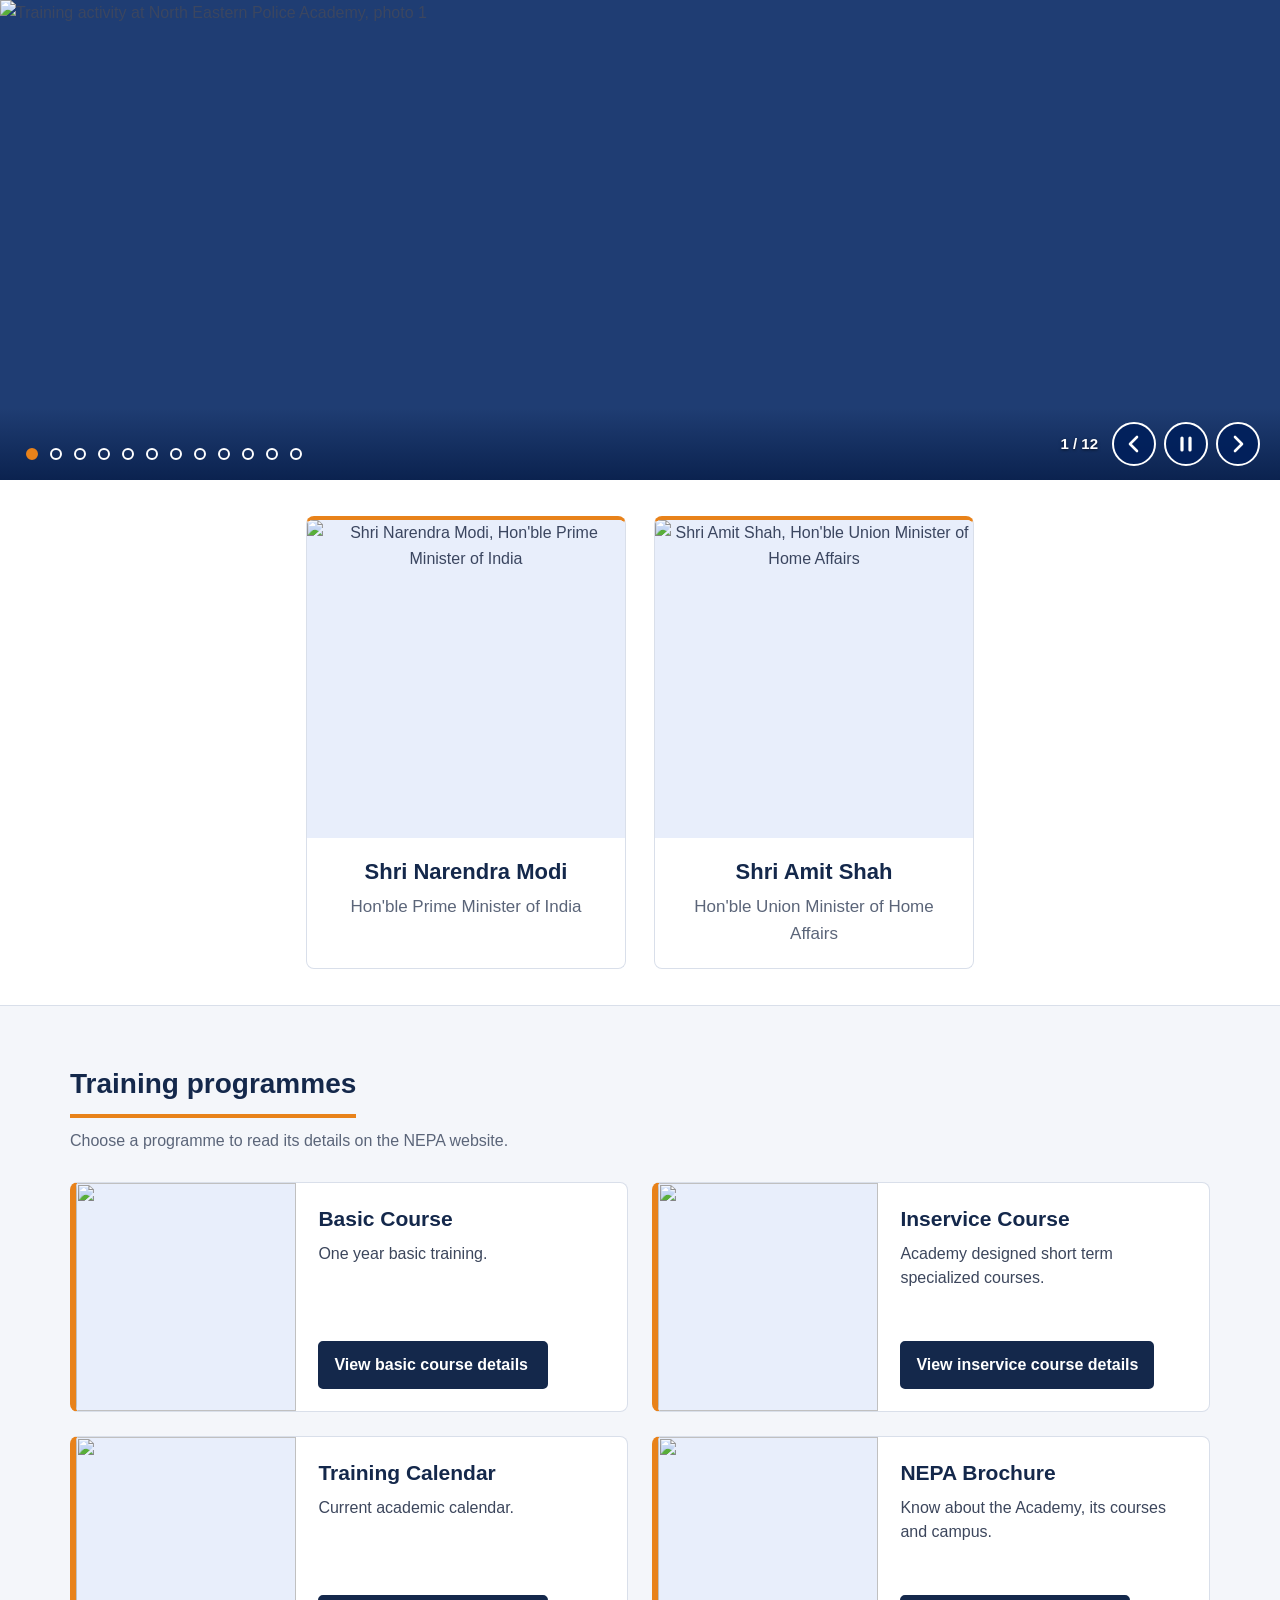
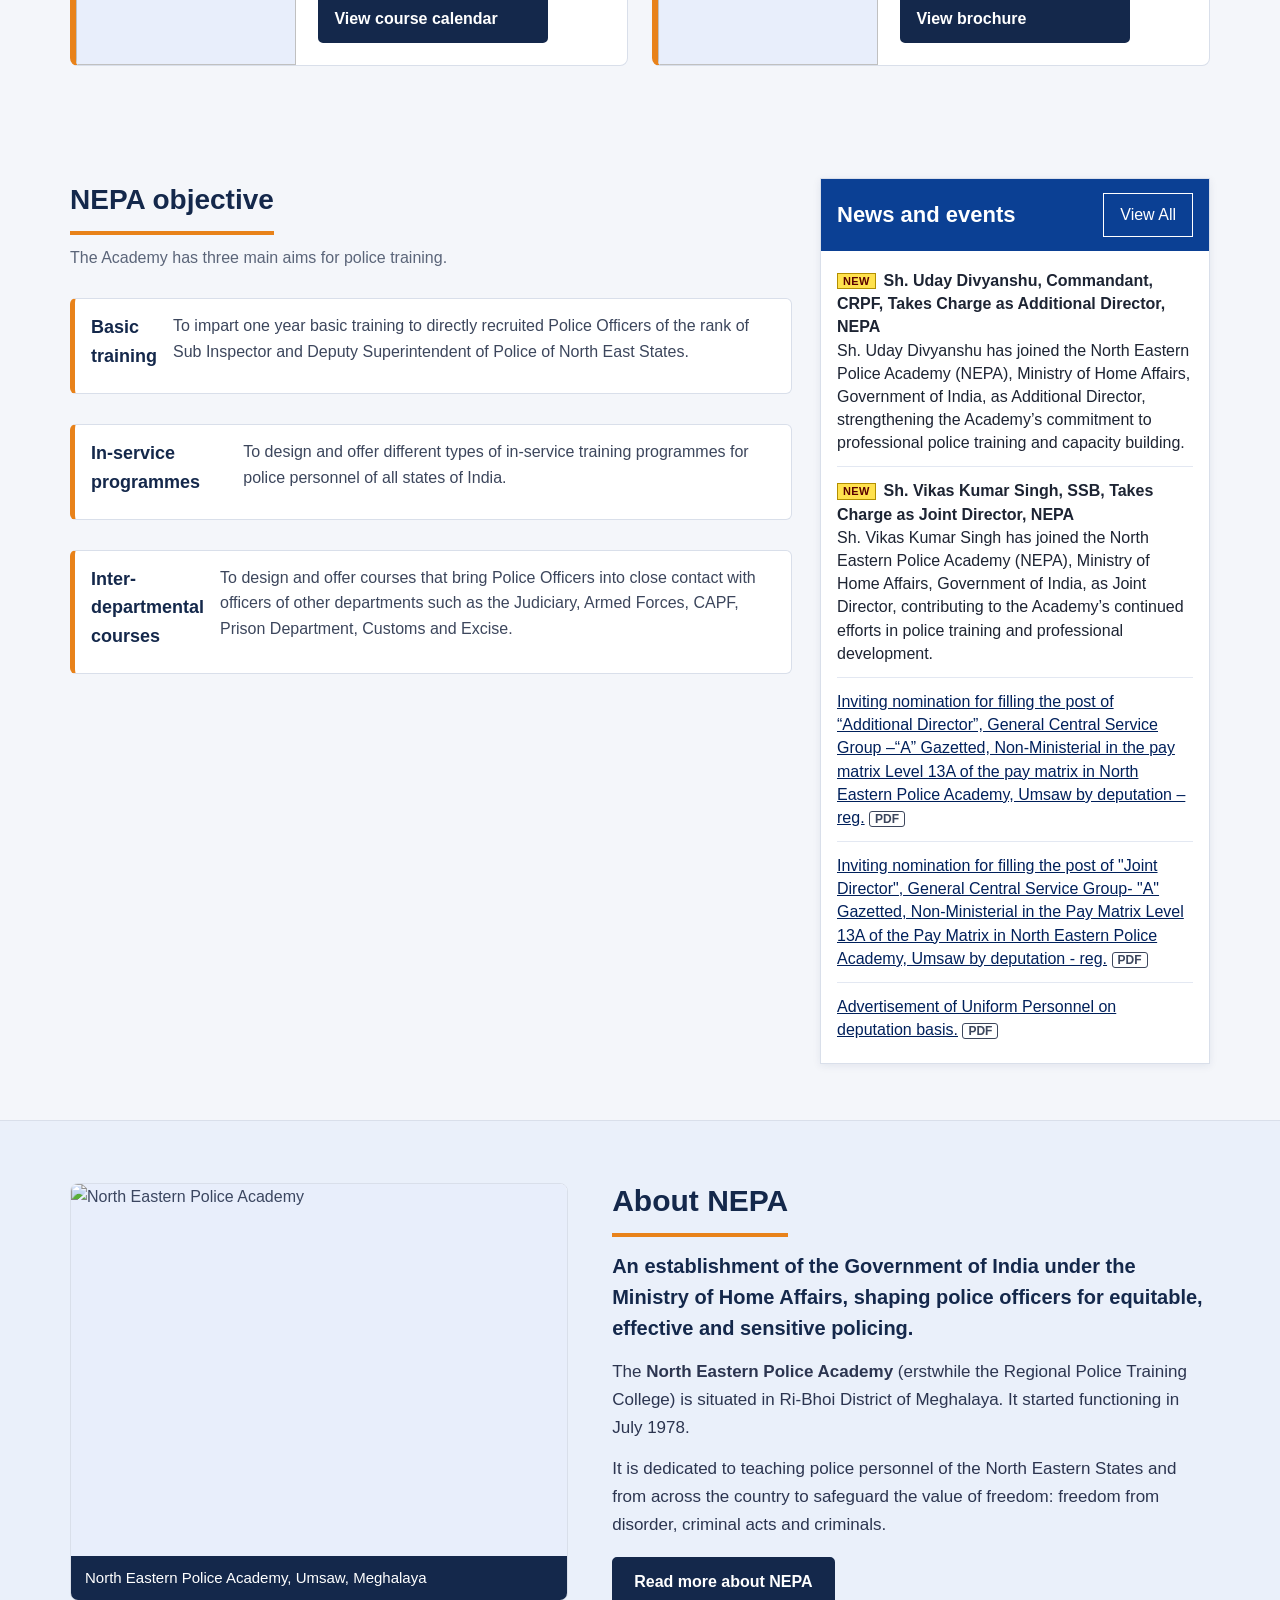
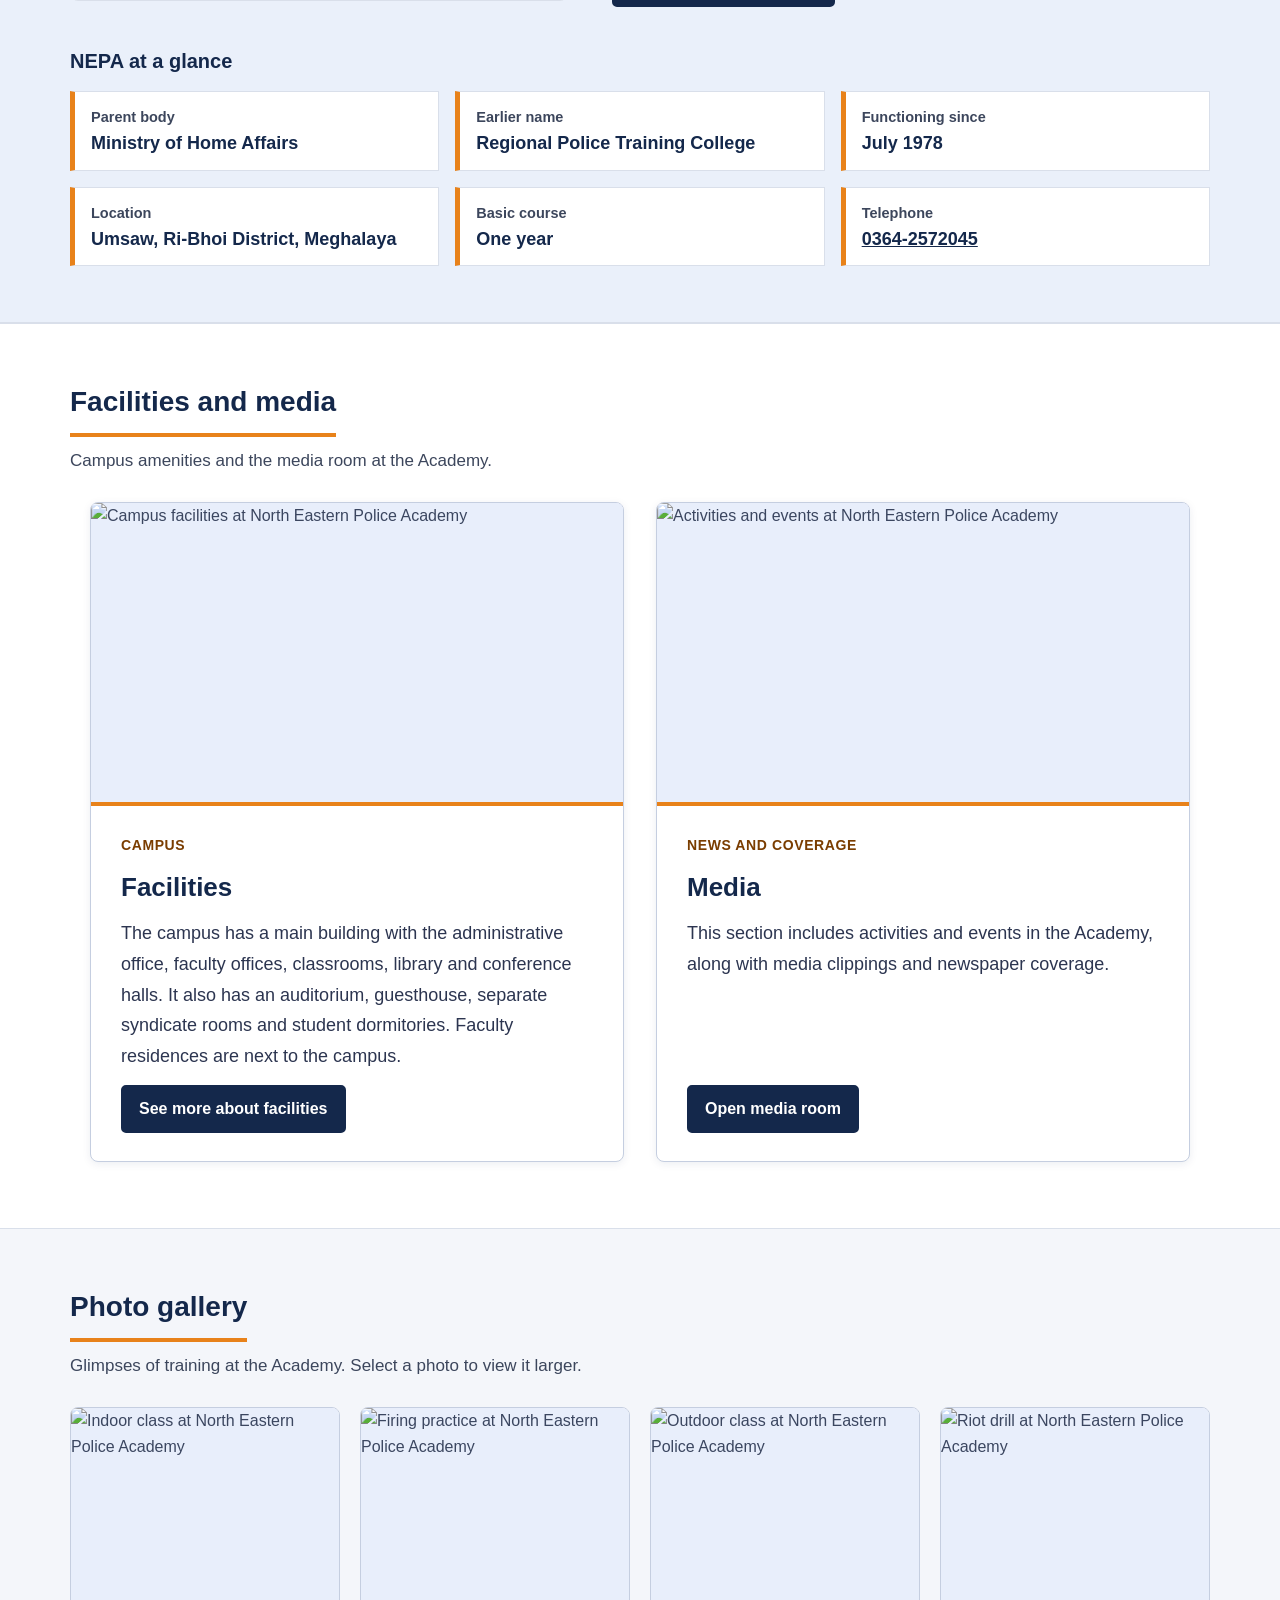
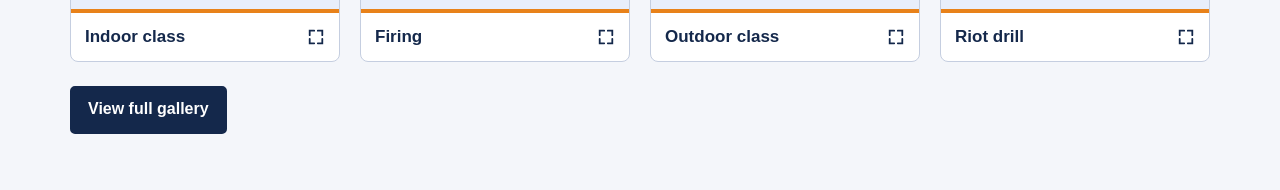
==== index.html @ 7aca87dc "heell" ====
<!DOCTYPE html>
<html lang="en">
<head>
<meta charset="UTF-8">
<meta name="viewport" content="width=device-width, initial-scale=1">
<meta name="description" content="North Eastern Police Academy, Umsaw, Meghalaya: training programmes, courses, news and recruitment notices. Ministry of Home Affairs, Government of India.">
<meta name="theme-color" content="#00205b">
<title>North Eastern Police Academy – Ministry of Home Affairs</title>
<link rel="stylesheet" href="css/style.css">
</head>
<body>
<!-- Header (edit in partials/header.html) -->
<div data-include="partials/header.html"></div>

<main id="main" tabindex="-1">

  <section class="slider" id="slider" aria-roledescription="carousel" aria-label="Photographs of North Eastern Police Academy">
    <h1 class="sr-only">North Eastern Police Academy</h1>
    <ul class="slides" aria-live="off">
      <li class="slide active" role="group" aria-roledescription="slide" aria-label="1 of 12">
        <img src="images/slider/slide-01.jpg" alt="Training activity at North Eastern Police Academy, photo 1" width="1600" height="600" decoding="async">
      </li>
      <li class="slide" role="group" aria-roledescription="slide" aria-label="2 of 12">
        <img src="images/slider/slide-02.jpg" alt="Training activity at North Eastern Police Academy, photo 2" width="1600" height="600" loading="lazy" decoding="async">
      </li>
      <li class="slide" role="group" aria-roledescription="slide" aria-label="3 of 12">
        <img src="images/slider/slide-03.jpg" alt="Training activity at North Eastern Police Academy, photo 3" width="1600" height="600" loading="lazy" decoding="async">
      </li>
      <li class="slide" role="group" aria-roledescription="slide" aria-label="4 of 12">
        <img src="images/slider/slide-04.jpg" alt="Training activity at North Eastern Police Academy, photo 4" width="1600" height="600" loading="lazy" decoding="async">
      </li>
      <li class="slide" role="group" aria-roledescription="slide" aria-label="5 of 12">
        <img src="images/slider/slide-05.jpg" alt="Training activity at North Eastern Police Academy, photo 5" width="1600" height="600" loading="lazy" decoding="async">
      </li>
      <li class="slide" role="group" aria-roledescription="slide" aria-label="6 of 12">
        <img src="images/slider/slide-06.jpg" alt="Training activity at North Eastern Police Academy, photo 6" width="1600" height="600" loading="lazy" decoding="async">
      </li>
      <li class="slide" role="group" aria-roledescription="slide" aria-label="7 of 12">
        <img src="images/slider/slide-07.jpg" alt="Training activity at North Eastern Police Academy, photo 7" width="1600" height="600" loading="lazy" decoding="async">
      </li>
      <li class="slide" role="group" aria-roledescription="slide" aria-label="8 of 12">
        <img src="images/slider/slide-08.jpg" alt="Training activity at North Eastern Police Academy, photo 8" width="1600" height="600" loading="lazy" decoding="async">
      </li>
      <li class="slide" role="group" aria-roledescription="slide" aria-label="9 of 12">
        <img src="images/slider/slide-09.jpg" alt="Training activity at North Eastern Police Academy, photo 9" width="1600" height="600" loading="lazy" decoding="async">
      </li>
      <li class="slide" role="group" aria-roledescription="slide" aria-label="10 of 12">
        <img src="images/slider/slide-10.jpg" alt="Training activity at North Eastern Police Academy, photo 10" width="1600" height="600" loading="lazy" decoding="async">
      </li>
      <li class="slide" role="group" aria-roledescription="slide" aria-label="11 of 12">
        <img src="images/slider/slide-11.jpg" alt="Group photo of trainees and officers at North Eastern Police Academy" width="1600" height="600" loading="lazy" decoding="async">
      </li>
      <li class="slide" role="group" aria-roledescription="slide" aria-label="12 of 12">
        <img src="images/slider/slide-12.jpg" alt="Group photo of trainees and officers at North Eastern Police Academy" width="1600" height="600" loading="lazy" decoding="async">
      </li>
    </ul>
    <div class="slider-ui">
      <div class="dots" role="group" aria-label="Choose a photograph"><button type="button" class="dot active" aria-label="Go to photo 1" aria-current="true"><span></span></button><button type="button" class="dot" aria-label="Go to photo 2" aria-current="false"><span></span></button><button type="button" class="dot" aria-label="Go to photo 3" aria-current="false"><span></span></button><button type="button" class="dot" aria-label="Go to photo 4" aria-current="false"><span></span></button><button type="button" class="dot" aria-label="Go to photo 5" aria-current="false"><span></span></button><button type="button" class="dot" aria-label="Go to photo 6" aria-current="false"><span></span></button><button type="button" class="dot" aria-label="Go to photo 7" aria-current="false"><span></span></button><button type="button" class="dot" aria-label="Go to photo 8" aria-current="false"><span></span></button><button type="button" class="dot" aria-label="Go to photo 9" aria-current="false"><span></span></button><button type="button" class="dot" aria-label="Go to photo 10" aria-current="false"><span></span></button><button type="button" class="dot" aria-label="Go to photo 11" aria-current="false"><span></span></button><button type="button" class="dot" aria-label="Go to photo 12" aria-current="false"><span></span></button></div>
      <div class="ctrls">
        <span class="count" aria-hidden="true">1 / 12</span>
        <button type="button" class="prev" aria-label="Previous photo"><svg width="20" height="20" viewBox="0 0 20 20" aria-hidden="true"><path d="M13 3L6 10l7 7" fill="none" stroke="#fff" stroke-width="2.6" stroke-linecap="round" stroke-linejoin="round"/></svg></button>
        <button type="button" class="toggle" aria-label="Pause slideshow" data-state="playing">
          <svg class="i-pause" width="20" height="20" viewBox="0 0 20 20" aria-hidden="true"><path d="M6 4v12M14 4v12" stroke="#fff" stroke-width="3.2" stroke-linecap="round"/></svg>
          <svg class="i-play" width="20" height="20" viewBox="0 0 20 20" aria-hidden="true"><path d="M6 3.500v13l11-6.500z" fill="#fff"/></svg>
        </button>
        <button type="button" class="next" aria-label="Next photo"><svg width="20" height="20" viewBox="0 0 20 20" aria-hidden="true"><path d="M7 3l7 7-7 7" fill="none" stroke="#fff" stroke-width="2.6" stroke-linecap="round" stroke-linejoin="round"/></svg></button>
      </div>
    </div>
  </section>

  <section id="leadership" class="ld" aria-label="Hon'ble Prime Minister and Union Minister of Home Affairs">
    <div class="wrap">
      <ul class="ld-grid">
        <li class="ld-card">
          <img src="images/modi.jpg" alt="Shri Narendra Modi, Hon&#x27;ble Prime Minister of India" width="720" height="720" loading="lazy" decoding="async">
          <div class="ld-body"><h3>Shri Narendra Modi</h3><p>Hon&#x27;ble Prime Minister of India</p></div>
        </li>
        <li class="ld-card">
          <img src="images/amit-shah-web.jpg" alt="Shri Amit Shah, Hon&#x27;ble Union Minister of Home Affairs" width="800" height="800" loading="lazy" decoding="async">
          <div class="ld-body"><h3>Shri Amit Shah</h3><p>Hon&#x27;ble Union Minister of Home Affairs</p></div>
        </li>
      </ul>
    </div>
  </section>

  <section id="programmes" aria-labelledby="prog-h">
    <div class="wrap">
      <div class="sec-title">
        <h2 id="prog-h">Training programmes</h2>
        <p>Choose a programme to read its details on the NEPA website.</p>
      </div>
      <ul class="prog-list">
        <li class="prog">
          <div class="prog-img"><img src="images/programs/program-02.jpg" alt="" width="800" height="500" loading="lazy" decoding="async"></div>
          <div class="prog-body">
            <h3 id="prog-t1">Basic Course</h3>
            <p>One year basic training.</p>
            <a class="prog-btn" href="basiccourse.html" aria-describedby="prog-t1"><span>View basic course details</span></a>
          </div>
        </li>
        <li class="prog">
          <div class="prog-img"><img src="images/programs/program-01.jpg" alt="" width="800" height="500" loading="lazy" decoding="async"></div>
          <div class="prog-body">
            <h3 id="prog-t2">Inservice Course</h3>
            <p>Academy designed short term specialized courses.</p>
            <a class="prog-btn" href="inservicecourse.html" aria-describedby="prog-t2"><span>View inservice course details</span></a>
          </div>
        </li>
        <li class="prog">
          <div class="prog-img"><img src="images/programs/program-03.jpg" alt="" width="800" height="500" loading="lazy" decoding="async"></div>
          <div class="prog-body">
            <h3 id="prog-t3">Training Calendar</h3>
            <p>Current academic calendar.</p>
            <a class="prog-btn" href="coursecalendar.html" aria-describedby="prog-t3"><span>View course calendar</span></a>
          </div>
        </li>
        <li class="prog">
          <div class="prog-img"><img src="images/programs/program-04.jpeg" alt="" width="800" height="500" loading="lazy" decoding="async"></div>
          <div class="prog-body">
            <h3 id="prog-t4">NEPA Brochure</h3>
            <p>Know about the Academy, its courses and campus.</p>
            <a class="prog-btn" href="publications.html" aria-describedby="prog-t4"><span>View brochure</span></a>
          </div>
        </li>
      </ul>
    </div>
  </section>

  <section id="services" class="obj-news" aria-labelledby="obj-h">
    <div class="wrap obj-news-grid">
      <div class="obj-col">
        <div class="sec-title">
          <h2 id="obj-h">NEPA objective</h2>
          <p>The Academy has three main aims for police training.</p>
        </div>
        <ul class="obj-list">
          <li class="card">
            <h3>Basic training</h3>
            <p>To impart one year basic training to directly recruited Police Officers of the rank of Sub Inspector and Deputy Superintendent of Police of North East States.</p>
          </li>
          <li class="card">
            <h3>In-service programmes</h3>
            <p>To design and offer different types of in-service training programmes for police personnel of all states of India.</p>
          </li>
          <li class="card">
            <h3>Inter-departmental courses</h3>
            <p>To design and offer courses that bring Police Officers into close contact with officers of other departments such as the Judiciary, Armed Forces, CAPF, Prison Department, Customs and Excise.</p>
          </li>
        </ul>
      </div>
      <aside class="newsbox" id="safety" aria-labelledby="news-h">
        <div class="newsbox-head">
          <h2 id="news-h">News and events</h2>
          <a class="viewall" href="news-events.html">View All<span class="sr-only"> news and events</span></a>
        </div>
        <ul class="newsbox-list">
          <li><span class="new-badge">NEW</span><strong>Sh. Uday Divyanshu, Commandant, CRPF, Takes Charge as Additional Director, NEPA</strong><br><span>Sh. Uday Divyanshu has joined the North Eastern Police Academy (NEPA), Ministry of Home Affairs, Government of India, as Additional Director, strengthening the Academy’s commitment to professional police training and capacity building.</span></li>
          <li><span class="new-badge">NEW</span><strong>Sh. Vikas Kumar Singh, SSB, Takes Charge as Joint Director, NEPA</strong><br><span>Sh. Vikas Kumar Singh has joined the North Eastern Police Academy (NEPA), Ministry of Home Affairs, Government of India, as Joint Director, contributing to the Academy’s continued efforts in police training and professional development.</span></li>
          <li><a href="pdfs/recruitment/additional-director-2026.pdf" target="_blank" rel="noopener noreferrer">Inviting nomination for filling the post of “Additional Director”, General Central Service Group –“A” Gazetted, Non-Ministerial in the pay matrix Level 13A of the pay matrix in North Eastern Police Academy, Umsaw by deputation –reg.<span class="sr-only"> (PDF, opens in new tab)</span></a> <span class="ftype" aria-hidden="true">PDF</span></li>
          <li><a href="pdfs/recruitment/joint-director-2026.pdf" target="_blank" rel="noopener noreferrer">Inviting nomination for filling the post of "Joint Director", General Central Service Group- "A" Gazetted, Non-Ministerial in the Pay Matrix Level 13A of the Pay Matrix in North Eastern Police Academy, Umsaw by deputation - reg.<span class="sr-only"> (PDF, opens in new tab)</span></a> <span class="ftype" aria-hidden="true">PDF</span></li>
          <li><a href="pdfs/recruitment/uniform-personnel-deputation.pdf" target="_blank" rel="noopener noreferrer">Advertisement of Uniform Personnel on deputation basis.<span class="sr-only"> (PDF, opens in new tab)</span></a> <span class="ftype" aria-hidden="true">PDF</span></li>
        </ul>
      </aside>
    </div>
  </section>

  <section id="about" class="about2" aria-labelledby="about-h">
    <div class="wrap">
      <div class="about2-top">
        <figure>
          <img src="images/about/about-nepa.jpg" alt="North Eastern Police Academy" width="800" height="600" loading="lazy" decoding="async">
          <figcaption>North Eastern Police Academy, Umsaw, Meghalaya</figcaption>
        </figure>
        <div class="about2-text">
          <h2 id="about-h" class="h2-plain">About NEPA</h2>
          <p class="lead">An establishment of the Government of India under the Ministry of Home Affairs, shaping police officers for equitable, effective and sensitive policing.</p>
          <p data-hi="&lt;strong&gt;पूर्वोत्तर पुलिस अकादमी&lt;/strong&gt; (पूर्व में क्षेत्रीय पुलिस प्रशिक्षण महाविद्यालय) मेघालय के री-भोई जिले में स्थित है। इसने जुलाई 1978 में कार्य करना प्रारंभ किया।">The <strong>North Eastern Police Academy</strong> (erstwhile the Regional Police Training College) is situated in Ri-Bhoi District of Meghalaya. It started functioning in July 1978.</p>
          <p>It is dedicated to teaching police personnel of the North Eastern States and from across the country to safeguard the value of freedom: freedom from disorder, criminal acts and criminals.</p>
          <p class="about2-cta"><a class="btn-about" href="about.html"><span>Read more about NEPA</span></a></p>
        </div>
      </div>
      <h3 class="facts-h">NEPA at a glance</h3>
      <dl class="facts2">
        <div class="fact"><dt>Parent body</dt><dd>Ministry of Home Affairs</dd></div>
        <div class="fact"><dt>Earlier name</dt><dd>Regional Police Training College</dd></div>
        <div class="fact"><dt>Functioning since</dt><dd>July 1978</dd></div>
        <div class="fact"><dt>Location</dt><dd>Umsaw, Ri-Bhoi District, Meghalaya</dd></div>
        <div class="fact"><dt>Basic course</dt><dd>One year</dd></div>
        <div class="fact"><dt>Telephone</dt><dd><a href="tel:03642572045">0364-2572045</a></dd></div>
      </dl>
    </div>
  </section>

  <section id="components" class="fac" aria-labelledby="fac-h">
    <div class="wrap">
      <div class="sec-title">
        <h2 id="fac-h">Facilities and media</h2>
        <p>Campus amenities and the media room at the Academy.</p>
      </div>
      <ul class="fac-grid fac-two">
        <li class="fcard">
          <div class="fimg"><img src="images/facilities/facilities.jpg" alt="Campus facilities at North Eastern Police Academy" width="800" height="500" loading="lazy" decoding="async"></div>
          <div class="fbody">
            <p class="fkicker">Campus</p>
            <h3 id="f1">Facilities</h3>
            <p>The campus has a main building with the administrative office, faculty offices, classrooms, library and conference halls. It also has an auditorium, guesthouse, separate syndicate rooms and student dormitories. Faculty residences are next to the campus.</p>
            <a class="fbtn" href="facilities.html"><span>See more about facilities</span></a>
          </div>
        </li>
        <li class="fcard">
          <div class="fimg"><img src="images/facilities/media.jpg" alt="Activities and events at North Eastern Police Academy" width="800" height="500" loading="lazy" decoding="async"></div>
          <div class="fbody">
            <p class="fkicker">News and coverage</p>
            <h3 id="f2">Media</h3>
            <p>This section includes activities and events in the Academy, along with media clippings and newspaper coverage.</p>
            <a class="fbtn" href="media.html"><span>Open media room</span></a>
          </div>
        </li>
      </ul>
    </div>
  </section>

  <section id="gallery" class="gal" aria-labelledby="gal-h">
    <div class="wrap">
      <div class="sec-title">
        <h2 id="gal-h">Photo gallery</h2>
        <p>Glimpses of training at the Academy. Select a photo to view it larger.</p>
      </div>
      <ul class="gal-grid">
        <li class="gal-li"><button type="button" class="gal-item" data-full="images/gallery/indoor-class.jpg" data-cap="Indoor class"><img src="images/gallery/indoor-class.jpg" alt="Indoor class at North Eastern Police Academy" width="800" height="600" loading="lazy" decoding="async"><span class="gal-cap">Indoor class</span><span class="sr-only">, open larger photo</span></button></li>
        <li class="gal-li"><button type="button" class="gal-item" data-full="images/gallery/firing.jpg" data-cap="Firing"><img src="images/gallery/firing.jpg" alt="Firing practice at North Eastern Police Academy" width="800" height="600" loading="lazy" decoding="async"><span class="gal-cap">Firing</span><span class="sr-only">, open larger photo</span></button></li>
        <li class="gal-li"><button type="button" class="gal-item" data-full="images/gallery/outdoor-class.jpg" data-cap="Outdoor class"><img src="images/gallery/outdoor-class.jpg" alt="Outdoor class at North Eastern Police Academy" width="800" height="600" loading="lazy" decoding="async"><span class="gal-cap">Outdoor class</span><span class="sr-only">, open larger photo</span></button></li>
        <li class="gal-li"><button type="button" class="gal-item" data-full="images/gallery/riot-drill.jpg" data-cap="Riot drill"><img src="images/gallery/riot-drill.jpg" alt="Riot drill at North Eastern Police Academy" width="800" height="600" loading="lazy" decoding="async"><span class="gal-cap">Riot drill</span><span class="sr-only">, open larger photo</span></button></li>
      </ul>
      <p class="gal-more"><a class="fbtn" href="gallery.html"><span>View full gallery</span></a></p>
    </div>
  </section>

  <dialog id="lightbox" class="lb" aria-labelledby="lb-cap">
    <div class="lb-inner">
      <button type="button" class="lb-btn lb-close" aria-label="Close photo viewer"><svg width="22" height="22" viewBox="0 0 22 22" aria-hidden="true"><path d="M4 4l14 14M18 4L4 18" stroke="#fff" stroke-width="2.6" stroke-linecap="round"/></svg></button>
      <img class="lb-img" src="" alt="">
      <p class="lb-cap" id="lb-cap" aria-live="polite"></p>
      <div class="lb-nav">
        <button type="button" class="lb-btn lb-prev" aria-label="Previous photo"><svg width="22" height="22" viewBox="0 0 20 20" aria-hidden="true"><path d="M13 3L6 10l7 7" fill="none" stroke="#fff" stroke-width="2.6" stroke-linecap="round" stroke-linejoin="round"/></svg></button>
        <span class="lb-count" aria-hidden="true"></span>
        <button type="button" class="lb-btn lb-next" aria-label="Next photo"><svg width="22" height="22" viewBox="0 0 20 20" aria-hidden="true"><path d="M7 3l7 7-7 7" fill="none" stroke="#fff" stroke-width="2.6" stroke-linecap="round" stroke-linejoin="round"/></svg></button>
      </div>
    </div>
  </dialog>

</main>

<!-- Footer (edit in partials/footer.html) -->
<div data-include="partials/footer.html"></div>

<noscript><p style="padding:16px;background:#fff3cd;color:#3b2f00;font-size:16px">JavaScript is needed to load the header and footer of this page. Please enable JavaScript.</p></noscript>
<script src="js/main.js"></script>
<script src="js/partials-bundle.js"></script>
<script src="js/lang-hi.js"></script>
<script src="js/lang.js"></script>
<script src="js/include.js"></script>
</body>
</html>
---- css/style.css ----
/* North Eastern Police Academy - site styles (GIGW 3.0 aligned)
   Edit colours in :root below. */
  :root{
    --navy:#14284b;
    --navy-dark:#0c1b36;
    --saffron:#e8821a;
    --green:#1c7a3e;
    --alert:#b3261e;
    --bg:#f4f6fa;
    --card:#ffffff;
    --text:#1d2433;
    --muted:#5b6579;
    --line:#d9dfea;
  }
  *{box-sizing:border-box;margin:0;padding:0}
  html{scroll-behavior:smooth}
  body{font-family:"Segoe UI",Roboto,"Helvetica Neue",Arial,sans-serif;color:var(--text);background:var(--bg);line-height:1.6}
  a{color:inherit;text-decoration:none}
  a:focus-visible,button:focus-visible{outline:3px solid var(--saffron);outline-offset:2px}
  .wrap{max-width:1180px;margin:0 auto;padding:0 20px}

  /* ===== header (matches i4c.mha.gov.in) ===== */
  :root{--hnavy:#00205b}
  .gov-bar{background:var(--hnavy);color:#fff}
  .gov-bar .wrap{max-width:none;padding:0 20px 0 140px;display:flex;justify-content:space-between;align-items:center;height:47px}
  .gov-bar .grp{display:flex;align-items:center}
  .gov-bar .it{line-height:1.15;padding-right:10px;margin-right:10px;border-right:1px solid #8190b3}
  .gov-bar .it:last-child{border:none}
  .gov-bar .hi{font-size:15px;font-weight:600;display:block}
  .gov-bar .en{font-size:12px;font-weight:600;display:block;letter-spacing:.1px}
  .a11y{width:34px;height:34px;border:1.5px solid #fff;display:grid;place-items:center;background:transparent;color:#fff;cursor:pointer}
  .gov-bar .wrap{position:relative}
  .a11y-wrap{position:relative;margin-right:140px}
  .a11y-panel{position:absolute;top:100%;right:0;width:34px;z-index:60;background:#fff;border:1px solid #cfd6e4;box-shadow:0 4px 10px rgba(0,0,0,.25)}
  .a11y-panel[hidden]{display:none}
  .a11y-panel button{display:block;width:100%;height:34px;border:0;border-bottom:1px solid #e3e8f2;background:#00205b;color:#ffd400;font:700 17px/1 Arial,sans-serif;cursor:pointer}
  .a11y-panel button sup{font-size:11px}
  .a11y-panel .a11y-contrast{background:#fff;color:#000;border-bottom:0}
  .a11y-panel .a11y-contrast[aria-pressed=true]{background:#000;color:#ffd400}
  .a11y-panel button:focus-visible,.a11y:focus-visible{outline:3px solid #ffd400;outline-offset:-3px}
  body.hc{filter:contrast(1.4) saturate(.8);background:#000}
  .logo-row{background:#fff}
  .logo-row .wrap{max-width:none;padding:0 140px;display:flex;align-items:center;justify-content:space-between;height:152px;gap:20px}
  .logo-left{display:flex;align-items:center;gap:14px}
  .emblem{text-align:center;font-size:10px;font-weight:600;color:#222;width:60px}
  .vsep{width:1px;height:76px;background:#d6d6d6}
  .title-block .hi{font-size:36px;font-weight:800;color:var(--hnavy);line-height:1.1}
  .title-block .en{font-size:34px;font-weight:500;color:var(--hnavy);line-height:1.2;margin-top:2px}
  .logo-right{display:flex;align-items:center;gap:26px}
  .iyc{text-align:center;font-size:11px;font-weight:700;color:#111;line-height:1.2}
  .iyc small{display:block;font-size:6.5px;font-weight:400}
  nav.menu{background:var(--hnavy);position:sticky;top:0;z-index:20}
  nav.menu .wrap{max-width:none;padding:0 140px}
  nav.menu ul{list-style:none;display:flex;align-items:center;height:71px}
  nav.menu li{display:flex;align-items:center}
  nav.menu a{display:block;padding:0 35px;color:#fff;font-size:20px;font-weight:400;line-height:71px;border-bottom:0}
  nav.menu a:hover{background:rgba(255,255,255,.08)}
  nav.menu .fs{width:50px;height:40px;background:#2c5a99;display:grid;place-items:center;margin-right:40px;padding:0;line-height:1}
  nav.menu .home{padding:0 20px 0 0}
  .ticker{background:#fff;overflow:hidden;height:42px;display:flex;align-items:center}
  .ticker .track{white-space:nowrap;font-size:20px;color:var(--hnavy);animation:mq 28s linear infinite;padding-left:100%}
  .ticker:hover .track{animation-play-state:paused}
  @keyframes mq{to{transform:translateX(-100%)}}
  @media (prefers-reduced-motion:reduce){.ticker .track{animation:none;padding-left:140px}}
  @media (max-width:1280px){
    .gov-bar .wrap,.logo-row .wrap,nav.menu .wrap{padding-left:20px;padding-right:20px}
    .a11y-wrap{margin-right:0}
    .logo-row .wrap{flex-wrap:wrap;height:auto;padding-top:14px;padding-bottom:14px}
    .title-block .hi{font-size:28px}.title-block .en{font-size:24px}
    nav.menu ul{flex-wrap:wrap;height:auto}
    nav.menu a{padding:0 16px;font-size:17px;line-height:56px}
  }
  @media (max-width:640px){
    .logo-right{display:none}
    .title-block .hi{font-size:22px}.title-block .en{font-size:18px}
    .emblem{display:none}
  }

  /* hero */
  .hero{background:linear-gradient(135deg,var(--navy) 0%,#1f3d73 100%);color:#fff;padding:56px 0 64px}
  .hero .wrap{display:grid;grid-template-columns:1.25fr 1fr;gap:40px;align-items:center}
  .hero h2{font-size:38px;line-height:1.2;margin-bottom:14px}
  .hero p.lead{font-size:17px;color:#d5def0;max-width:56ch;margin-bottom:26px}
  .btns{display:flex;gap:12px;flex-wrap:wrap}
  .btn{display:inline-block;padding:13px 24px;border-radius:5px;font-weight:600;font-size:15px;border:2px solid transparent;cursor:pointer}
  .btn.primary{background:var(--saffron);color:#1a1100}
  .btn.primary:hover{background:#f5972f}
  .btn.ghost{border-color:#8fa4cf;color:#fff}
  .btn.ghost:hover{background:rgba(255,255,255,.1)}
  .report-box{background:#fff;color:var(--text);border-radius:10px;padding:24px;box-shadow:0 10px 30px rgba(0,0,0,.25)}
  .report-box h3{font-size:18px;color:var(--navy);margin-bottom:4px}
  .report-box p{font-size:14px;color:var(--muted);margin-bottom:14px}
  .report-box a.opt{display:flex;justify-content:space-between;align-items:center;padding:12px 14px;border:1px solid var(--line);border-radius:6px;margin-bottom:10px;font-weight:600;color:var(--navy)}
  .report-box a.opt:hover{border-color:var(--saffron);background:#fff9f1}
  .report-box a.opt small{display:block;font-weight:400;color:var(--muted);font-size:12.5px}

  /* sections */
  section{padding:56px 0}
  .sec-title{margin-bottom:28px}
  .sec-title h2{font-size:28px;color:var(--navy);display:inline-block;padding-bottom:8px;border-bottom:4px solid var(--saffron)}
  .sec-title p{color:var(--muted);margin-top:10px;max-width:70ch}

  .grid{display:grid;gap:20px}
  .g3{grid-template-columns:repeat(3,1fr)}
  .g4{grid-template-columns:repeat(4,1fr)}
  .card{background:var(--card);border:1px solid var(--line);border-radius:8px;padding:22px;border-top:4px solid var(--navy)}
  .card h3{font-size:17px;color:var(--navy);margin-bottom:8px}
  .card p{font-size:14.5px;color:var(--muted)}
  .card a.more{display:inline-block;margin-top:12px;font-weight:600;font-size:14px;color:var(--green)}
  .card a.more:hover{text-decoration:underline}
  .ico{width:44px;height:44px;border-radius:8px;background:#e8eefb;color:var(--navy);display:grid;place-items:center;font-size:22px;margin-bottom:12px}

  /* about */
  .about{background:#fff;border-top:1px solid var(--line);border-bottom:1px solid var(--line)}
  .about .wrap{display:grid;grid-template-columns:1.3fr 1fr;gap:40px;align-items:start}
  .about p{margin-bottom:14px;color:#37405a}
  .facts{background:var(--bg);border:1px solid var(--line);border-radius:8px;padding:22px}
  .facts h3{color:var(--navy);margin-bottom:10px}
  .facts ul{list-style:none}
  .facts li{padding:9px 0;border-bottom:1px dashed var(--line);font-size:14.5px}
  .facts li:last-child{border:none}
  .facts li b{color:var(--navy)}

  /* tips */
  .tips .card{border-top-color:var(--saffron)}
  .tips ol{padding-left:18px;font-size:14.5px;color:var(--muted)}
  .tips li{margin-bottom:6px}

  /* footer (matches i4c.mha.gov.in) */
  footer{background:#1a47a3;color:#fff;padding:0;font-size:15px}
  footer .f-main{max-width:none;padding:39px 152px 0 141px}
  footer .top{display:grid;grid-template-columns:275px 411px 274px 1fr;align-items:start}
  footer .brand-col .logobox{background:#fff;width:203px;height:100px;display:block}
  footer .brand-col p{font-size:23px;line-height:42px;margin-top:6px;width:240px}
  footer ul{list-style:none}
  footer li{font-size:23px;line-height:42px;margin:0}
  footer li a:hover{text-decoration:underline}
  footer .banner{background:#00205b;width:100%;max-width:660px;height:351px;position:relative;justify-self:end;margin-right:0}
  footer .banner .t1{position:absolute;left:398px;top:30px;font-size:29px;line-height:40px}
  footer .banner .t1 b{font-weight:400;font-size:44px;color:#ff8fc0;line-height:56px}
  footer .banner .t2{position:absolute;left:13px;top:230px;font-size:29px;line-height:42px}
  footer .banner .t2 span{color:#ff8fc0;font-size:33px}
  footer .banner svg{position:absolute}
  footer .meta{display:flex;justify-content:space-between;font-size:18px;padding:8px 2px 0;margin-top:0;height:40px;align-items:flex-end}
  footer hr{border:0;border-top:1px solid #6c88c7;margin:19px 0 0}
  footer .bottom{display:flex;justify-content:space-between;align-items:center;padding:16px 0 0}
  footer .bottom p{width:661px;text-align:justify;font-size:18px;line-height:24px}
  footer .follow{display:flex;align-items:center;gap:16px;font-size:23px}
  footer .follow .ic{display:flex;gap:12px;margin-left:10px}
  footer .follow a{width:54px;height:54px;border-radius:50%;background:#fff;display:grid;place-items:center;border:2px solid #fff}
  footer .best{font-size:18px;padding:8px 0 6px}
  footer .strip{background:#00205b;border-bottom:4px solid #6a2fb0}
  footer .strip .in{display:flex;justify-content:space-between;align-items:center;padding:13px 152px 13px 141px}
  footer .strip .lg{background:#fff;display:flex;align-items:center;justify-content:center;height:61px;padding:0 14px}
  footer .strip .lg.mha{width:211px;font:600 36px/1 "Trebuchet MS",Arial,sans-serif;color:#1a2f6e}
  footer .strip .lg.mha b{color:#d6762a}
  footer .strip .lg.ind{width:212px;height:57px;font:700 31px/1 "Trebuchet MS",Arial,sans-serif;color:#222;position:relative}
  footer .strip .lg.ind em{font-style:normal;color:#e3801c}
  footer .strip .lg.ind i{position:absolute;top:3px;right:6px;font-size:7px;font-style:normal;font-weight:700}

  @media (max-width:900px){
    .hero .wrap,.about .wrap{grid-template-columns:1fr}
    .g3,.g4{grid-template-columns:1fr 1fr}
    footer .cols{grid-template-columns:1fr 1fr}
    .hero h2{font-size:30px}
  }
  @media (max-width:560px){
    .g3,.g4,footer .cols{grid-template-columns:1fr}
    nav.menu a{padding:11px 12px;font-size:14px}
  }
@media (max-width:1280px){
    footer .f-main,footer .strip .in{padding-left:20px;padding-right:20px}
    footer .top{grid-template-columns:1fr 1fr}
    footer .banner{grid-column:1/-1;justify-self:start;margin-top:20px}
    footer .bottom{flex-direction:column;align-items:flex-start;gap:20px}
    footer .bottom p{width:100%}
    footer .follow{flex-wrap:wrap}
    footer .meta{flex-wrap:wrap;gap:6px;height:auto}
  }
  @media (max-width:700px){
    footer .top{grid-template-columns:1fr}
    footer .banner{height:auto;min-height:351px;overflow:hidden}
    footer .banner .t1{left:50%;top:20px}
    footer .follow a{width:44px;height:44px}
  }

  /* GIGW 3.0 / WCAG 2.1 AA helpers */
  .sr-only{position:absolute;width:1px;height:1px;padding:0;margin:-1px;overflow:hidden;clip:rect(0,0,0,0);white-space:nowrap;border:0}
  .skip-link{position:absolute;left:8px;top:-60px;background:#fff;color:#00205b;padding:10px 16px;font-weight:700;border:2px solid #e8821a;z-index:100}
  .skip-link:focus{top:8px}
  main:focus{outline:none}
  .hero h1{font-size:38px;line-height:1.2;margin-bottom:14px}
  .card ol{padding-left:20px;font-size:14.5px;color:var(--muted)}
  .card ol li{margin-bottom:6px}
  .card a.more[target=_blank]::after,.news-list a[target=_blank]::after,.linkcards a[target=_blank]::after{content:" \2197";font-size:.85em}
  .news-list{list-style:none}
  .news-list li{padding:12px 0;border-bottom:1px solid var(--line);font-size:15px}
  .news-list li:last-child{border-bottom:0}
  .news-list a{color:var(--navy);text-decoration:underline}
  .news-list a:hover{color:var(--green)}
  .badge{display:inline-block;background:var(--alert);color:#fff;font-size:12px;font-weight:700;padding:1px 8px;border-radius:3px;margin-right:6px}
  .news .card{border-top-color:var(--saffron)}
  .linkcards ul{list-style:none;font-size:14.5px}
  .linkcards li{padding:5px 0;border-bottom:1px dashed var(--line)}
  .linkcards li:last-child{border:0}
  .linkcards a{color:var(--navy);text-decoration:underline}
  .linkcards a:hover{color:var(--green)}
  .card address{font-style:normal;font-size:14.5px;color:var(--muted);margin-bottom:8px}
  .card p a.more{margin-top:0}
  .about p a.more{color:var(--green);font-weight:600;text-decoration:underline}
  @media (max-width:900px){.hero h1{font-size:30px}}

  /* ===== Responsive: phone / tablet / desktop ===== */
  html{-webkit-text-size-adjust:100%}
  img,svg{max-width:100%}
  .menu-toggle{display:none}

  /* large tablet / small laptop */
  @media (max-width:1280px){
    footer .top{grid-template-columns:1.2fr 1fr 1fr}
    footer .brand-col p{width:auto;font-size:20px;line-height:34px}
    footer li{font-size:20px;line-height:38px}
    .logo-left{flex-wrap:wrap}
  }
  @media (max-width:1100px){
    nav.menu a{padding:0 11px;font-size:15.5px}
    nav.menu .fs{margin-right:12px}
    .g4{grid-template-columns:1fr 1fr}
  }

  /* tablet */
  @media (max-width:900px){
    .wrap{padding:0 18px}
    section{padding:44px 0}
    .logo-right{gap:14px}
    .logo-right>svg{width:88px;height:auto}
    .iyc svg{width:52px;height:52px}
    .iyc{font-size:10px}

    /* collapsible menu */
    nav.menu .wrap{padding:0 12px}
    .menu-toggle{display:flex;align-items:center;gap:10px;width:100%;height:54px;background:none;border:0;color:#fff;font-size:18px;cursor:pointer;text-align:left}
    nav.menu ul{display:none;flex-direction:column;align-items:stretch;height:auto;max-height:70vh;overflow-y:auto}
    nav.menu.open ul{display:flex}
    nav.menu li{display:block;border-top:1px solid #234a85}
    nav.menu li:first-child{display:none}
    nav.menu a,nav.menu a.home{padding:0 8px;line-height:50px;font-size:17px}
    .ticker .track{font-size:17px}

    footer .top{grid-template-columns:1fr 1fr}
    footer .brand-col{grid-column:1/-1;margin-bottom:10px}
    footer .brand-col p{width:auto}
  }

  /* phone */
  @media (max-width:640px){
    .wrap{padding:0 14px}
    section{padding:34px 0}
    .sec-title h2{font-size:23px}
    .hero{padding:34px 0 40px}
    .hero h1{font-size:26px}
    .hero p.lead{font-size:15.5px}
    .btns .btn{width:100%;text-align:center}
    .report-box{padding:18px}
    .card{padding:18px}
    .g3,.g4{grid-template-columns:1fr}
    .about .wrap{gap:24px}
    .news-list li{padding:14px 0}
    .linkcards li a,.news-list a{display:inline-block;padding:3px 0}

    /* header */
    .gov-bar .wrap{height:auto;padding:6px 12px;gap:8px}
    .gov-bar .hi{font-size:13px}
    .gov-bar .en{font-size:10px}
    .a11y{width:30px;height:30px;flex:none}
    .logo-row .wrap{padding:12px 14px;gap:10px}
    .logo-left{gap:10px}
    .logo-left>.vsep{display:none}
    .logo-left>svg{width:130px;height:auto}
    .title-block .hi{font-size:21px}
    .title-block .en{font-size:17px}
    .ticker{height:36px}
    .ticker .track{font-size:15px}

    /* footer */
    footer .f-main{padding:28px 14px 0}
    footer .strip .in{padding:12px 14px;flex-wrap:wrap;gap:10px;justify-content:center}
    footer .top{grid-template-columns:1fr 1fr;gap:6px 14px}
    footer li{font-size:17px;line-height:34px}
    footer .brand-col p{font-size:18px;line-height:30px}
    footer .banner{height:auto;min-height:0;display:flex;flex-direction:column;align-items:center;gap:12px;padding:18px 12px;text-align:center}
    footer .banner>svg,footer .banner .t1,footer .banner .t2{position:static}
    footer .banner .t1{font-size:22px;line-height:32px}
    footer .banner .t1 b{font-size:36px;line-height:44px}
    footer .banner .t2{font-size:20px;line-height:30px}
    footer .banner .t2 span{font-size:20px;word-break:break-all}
    footer .banner>svg{max-width:70%;height:auto}
    footer .meta{font-size:15px}
    footer .bottom p,footer .best{font-size:15px;line-height:22px}
    footer .follow{font-size:19px}
    footer .follow .ic{flex-wrap:wrap;margin-left:0;gap:10px}
    footer .follow a{width:44px;height:44px}
    footer .strip .lg.mha,footer .strip .lg.ind{width:170px;font-size:26px}
  }
  @media (max-width:380px){
    footer .top{grid-template-columns:1fr}
    .title-block .hi{font-size:19px}
    .title-block .en{font-size:15px}
  }
  @media (prefers-reduced-motion:reduce){html{scroll-behavior:auto}}

  /* ===== photos & slider ===== */
  img{background:#e8eefb;color:#3b4660}
  .card{--pad:22px;padding:var(--pad)}
  .card img{display:block;width:calc(100% + var(--pad)*2);margin:calc(var(--pad)*-1) calc(var(--pad)*-1) 14px;aspect-ratio:16/10;height:auto;object-fit:cover}
  .card img+h3{margin-top:0}
  section.slider{padding:0;position:relative;background:#0c1b36}
  .slides{list-style:none;position:relative;width:100%;aspect-ratio:16/6;max-height:560px;overflow:hidden}
  .slide{position:absolute;inset:0;opacity:0;visibility:hidden;transition:opacity .7s ease,visibility .7s}
  .slide.active{opacity:1;visibility:visible}
  .slide img{width:100%;height:100%;object-fit:cover;display:block;background:#1f3d73}
  .slider-ui{position:absolute;left:0;right:0;bottom:0;display:flex;justify-content:space-between;align-items:flex-end;gap:12px;padding:14px 20px;background:linear-gradient(to top,rgba(0,20,60,.65),rgba(0,20,60,0));pointer-events:none}
  .slider-ui>*{pointer-events:auto}
  .dots{display:flex;flex-wrap:wrap;gap:0}
  .dot{width:24px;height:24px;background:none;border:0;cursor:pointer;display:grid;place-items:center;padding:0}
  .dot span{width:12px;height:12px;border-radius:50%;background:transparent;border:2px solid #fff}
  .dot.active span{background:#e8821a;border-color:#e8821a}
  .ctrls{display:flex;align-items:center;gap:8px}
  .ctrls .count{color:#fff;font-size:15px;font-weight:600;margin-right:6px;text-shadow:0 1px 3px rgba(0,0,0,.6)}
  .ctrls button{width:44px;height:44px;border-radius:50%;background:rgba(0,32,91,.9);border:2px solid #fff;cursor:pointer;display:grid;place-items:center;padding:0}
  .ctrls button:hover{background:#1d3868}
  .ctrls .i-play{display:none}
  .ctrls .toggle[data-state=paused] .i-play{display:block}
  .ctrls .toggle[data-state=paused] .i-pause{display:none}
  .photo img{width:100%;aspect-ratio:16/10;height:auto;object-fit:cover;border-radius:8px;display:block;margin-bottom:18px;border:1px solid var(--line)}
  .shot img{width:100%;aspect-ratio:4/3;height:auto;object-fit:cover;border-radius:6px;display:block;border:1px solid var(--line)}
  .shot figcaption{font-size:14.5px;color:var(--muted);padding-top:8px;font-weight:600}
  @media (prefers-reduced-motion:reduce){.slide{transition:none}}
  @media (max-width:900px){.slides{aspect-ratio:16/9}}
  @media (max-width:640px){
    .card{--pad:18px}
    .slides{aspect-ratio:4/3}
    .dots{display:none}
    .slider-ui{justify-content:flex-end;padding:10px 12px}
  }

  footer .banner .t1 b{font-size:34px;line-height:46px}
  footer .banner .t2 a{color:#ff8fc0;text-decoration:underline}
  footer .banner .t2 a:hover{color:#fff}
  footer .brand-col .logobox{object-fit:contain;padding:6px;box-sizing:border-box;background:#fff}
  footer a:focus-visible{outline:3px solid #ffc27a;outline-offset:3px}
  @media (max-width:640px){footer .banner .t1 b{font-size:28px;line-height:38px}}

  .nepa-logo{height:128px;width:auto;display:block}
  @media (max-width:900px){.nepa-logo{height:96px}}
  @media (max-width:640px){.nepa-logo{height:72px}.logo-left>.vsep{display:none}}

  /* Training programmes (GIGW: descriptive links, visible external/file-type cues, 48px targets) */
  .prog-list{list-style:none;display:grid;grid-template-columns:repeat(4,1fr);gap:20px}
  .prog{background:#fff;border:1px solid var(--line);border-top:4px solid var(--navy);border-radius:8px;display:flex;flex-direction:column;overflow:hidden}
  .prog-img{background:#e8eefb}
  .prog-img img{width:100%;aspect-ratio:16/10;height:auto;object-fit:cover;display:block}
  .prog-body{padding:18px;display:flex;flex-direction:column;gap:10px;flex:1}
  .prog h3{font-size:19px;line-height:1.3;color:var(--navy)}
  .prog-body>p{font-size:16px;line-height:1.5;color:#3c465c}
  .prog-meta{display:flex;flex-wrap:wrap;align-items:center;gap:8px;margin-top:auto;padding-top:4px;font-size:14px;color:#3c465c}
  .prog-meta .tag{border:1px solid #3c465c;border-radius:3px;padding:0 8px;font-weight:700;font-size:13px}
  .prog-btn{display:flex;align-items:center;justify-content:space-between;gap:10px;min-height:48px;padding:10px 14px;background:var(--navy);color:#fff;border-radius:5px;font-weight:600;font-size:16px;line-height:1.3;text-decoration:none;border:2px solid var(--navy)}
  .prog-btn:hover{background:#fff;color:var(--navy)}
  .prog-btn:focus-visible{outline:3px solid var(--saffron);outline-offset:2px}
  .prog-btn .ext-ic{flex:none}
  @media (max-width:1100px){.prog-list{grid-template-columns:1fr 1fr}}
  @media (max-width:640px){.prog-list{grid-template-columns:1fr}.prog-img img{aspect-ratio:16/9}}

  /* Training programmes: horizontal cards (photo left, details right) */
  .prog-list{grid-template-columns:repeat(2,1fr);gap:24px}
  .prog{flex-direction:row;border-top:1px solid var(--line);border-left:6px solid var(--saffron);min-height:230px}
  .prog-img{flex:0 0 40%;position:relative;min-height:100%}
  .prog-img img{position:absolute;inset:0;width:100%;height:100%;aspect-ratio:auto}
  .prog-body{padding:22px;gap:10px;justify-content:flex-start}
  .prog h3{font-size:21px}
  .prog-meta{margin-top:4px}
  .prog-btn{display:inline-flex;align-self:flex-start;margin-top:auto;min-width:230px}
  @media (max-width:900px){.prog-list{grid-template-columns:1fr}}
  @media (max-width:640px){
    .prog{flex-direction:column;border-left:1px solid var(--line);border-top:6px solid var(--saffron);min-height:0}
    .prog-img{flex:none;min-height:0}
    .prog-img img{position:static;height:auto;aspect-ratio:16/9}
    .prog-btn{display:flex;align-self:stretch;min-width:0}
  }

  /* Objective + News and events (small card) */
  .obj-news-grid{display:grid;grid-template-columns:1fr 390px;gap:28px;align-items:start}
  .obj-list{list-style:none;display:grid;gap:16px}
  .obj-list .card h3{font-size:18px}
  .obj-list .card p{font-size:16px;color:#3c465c}
  .newsbox{background:#fff;border:1px solid var(--line);box-shadow:0 2px 8px rgba(0,32,91,.08)}
  .newsbox-head{background:#0b4094;color:#fff;display:flex;justify-content:space-between;align-items:center;gap:12px;padding:14px 16px}
  .newsbox-head h2{font-size:22px;line-height:1.2;color:#fff;border:0;padding:0;display:block}
  .viewall{display:inline-flex;align-items:center;min-height:44px;padding:4px 16px;border:1px solid #fff;color:#fff;font-size:16px;white-space:nowrap}
  .viewall:hover{background:#fff;color:#0b4094}
  .viewall:focus-visible{outline:3px solid #ffc27a;outline-offset:2px}
  .newsbox-list{list-style:none;padding:6px 16px 10px}
  .newsbox-list li{padding:12px 0;border-bottom:1px solid #e3e8f2;font-size:16px;line-height:1.45}
  .newsbox-list li:last-child{border-bottom:0}
  .newsbox-list a{color:#00205b;text-decoration:underline}
  .newsbox-list a:hover{color:var(--green)}
  .new-badge{display:inline-block;background:#ffe14d;color:#5a0000;border:1px solid #b38f00;font-size:11px;font-weight:800;line-height:1.3;padding:0 5px;margin-right:8px;vertical-align:1px;letter-spacing:.3px}
  .ftype{font-size:12px;font-weight:700;color:#3c465c;border:1px solid #3c465c;border-radius:3px;padding:0 5px;white-space:nowrap}
  @media (max-width:1000px){.obj-news-grid{grid-template-columns:1fr}}
  @media (max-width:640px){.newsbox-head{flex-wrap:wrap}.newsbox-head h2{font-size:20px}}

  /* footer contact + map */
  footer .banner{display:grid;grid-template-columns:1fr 1.2fr;gap:18px;padding:20px;height:351px;align-items:stretch}
  footer .banner .b-text{display:flex;flex-direction:column;justify-content:space-between;min-width:0}
  footer .banner p{margin:0}
  footer .banner .b1{font-size:29px;line-height:40px}
  footer .banner .b1 .tel{display:block;color:#ff8fc0;font-size:32px;line-height:46px;text-decoration:none}
  footer .banner .b2{font-size:21px;line-height:30px}
  footer .banner .b2 a{color:#ff8fc0;font-size:24px;text-decoration:underline;word-break:break-word}
  footer .banner a:hover{color:#fff}
  footer .banner .b-map{display:flex;flex-direction:column;gap:8px;min-width:0}
  footer .banner .b-map iframe{flex:1;width:100%;min-height:0;border:0;background:#e5e3df}
  footer .banner .map-link{color:#fff;text-decoration:underline;font-size:16px;min-height:28px;display:inline-flex;align-items:center}
  @media (max-width:640px){
    footer .banner{grid-template-columns:1fr;height:auto;text-align:left}
    footer .banner .b-text{gap:16px}
    footer .banner .b-map iframe{height:280px;flex:none}
    footer .banner .b1{font-size:24px;line-height:34px}
    footer .banner .b1 .tel{font-size:28px}
  }

  /* About NEPA (photo + lead text + fact tiles) */
  .about2{background:#eaf0fa;border-top:1px solid var(--line);border-bottom:1px solid var(--line)}
  .about2-top{display:grid;grid-template-columns:5fr 6fr;gap:44px;align-items:center}
  .about2 figure{border-radius:8px;overflow:hidden;border:1px solid var(--line);background:#fff}
  .about2 figure img{width:100%;aspect-ratio:4/3;height:auto;object-fit:cover;display:block}
  .about2 figcaption{background:var(--navy);color:#fff;padding:10px 14px;font-size:15px}
  .about2 .h2-plain{font-size:30px;color:var(--navy);margin-bottom:14px;padding-bottom:8px;border-bottom:4px solid var(--saffron);display:inline-block}
  .about2 .lead{font-size:20px;line-height:1.55;color:var(--navy);font-weight:600;margin-bottom:14px}
  .about2-text p{font-size:17px;line-height:1.65;color:#2c3550;margin-bottom:12px;max-width:68ch}
  .about2 .btn-about{display:inline-flex;align-items:center;gap:10px;min-height:48px;padding:10px 20px;background:var(--navy);color:#fff;border:2px solid var(--navy);border-radius:5px;font-weight:600;font-size:16px}
  .about2 .btn-about:hover{background:#fff;color:var(--navy)}
  .about2 .btn-about:focus-visible{outline:3px solid var(--saffron);outline-offset:2px}
  .about2 .about2-cta{margin-top:18px;margin-bottom:0}
  .facts-h{font-size:20px;color:var(--navy);margin:38px 0 14px}
  .facts2{display:grid;grid-template-columns:repeat(3,1fr);gap:16px}
  .fact{background:#fff;border:1px solid var(--line);border-left:5px solid var(--saffron);padding:14px 16px}
  .fact dt{font-size:14.5px;font-weight:600;color:#3c465c;margin-bottom:2px}
  .fact dd{font-size:18px;font-weight:700;color:var(--navy);line-height:1.35}
  .fact dd a{color:var(--navy);text-decoration:underline}
  @media (max-width:900px){.about2-top{grid-template-columns:1fr;gap:24px}.facts2{grid-template-columns:1fr 1fr}}
  @media (max-width:640px){.facts2{grid-template-columns:1fr}.about2 .h2-plain{font-size:24px}.about2 .lead{font-size:18px}.about2 .btn-about{display:flex;justify-content:space-between}}

  footer .banner .b-addr{font-style:normal;font-size:19px;line-height:30px;color:#fff}
  footer .banner .b-addr strong{display:block;font-size:22px;line-height:30px;margin-bottom:4px;color:#ff8fc0;font-weight:600}
  footer .banner .b-contact{list-style:none;display:grid;gap:10px;font-size:18px;line-height:26px}
  footer .banner .b-contact li{display:flex;align-items:flex-start;gap:10px;margin:0;font-size:18px;line-height:26px}
  footer .banner .b-contact svg{flex:none;margin-top:3px}
  footer .banner .b-contact a{color:#fff;text-decoration:underline}
  footer .banner .b-contact span{word-break:break-word}

  /* ===== FIX: header nav + footer layout ===== */
  nav.menu li{flex:0 0 auto}
  nav.menu a{white-space:nowrap}
  @media (min-width:901px){
    nav.menu ul{flex-wrap:wrap;height:auto;min-height:64px}
    nav.menu a{line-height:64px;padding:0 clamp(12px,1.4vw,35px);font-size:clamp(15px,1.15vw,20px)}
    nav.menu .home{padding:0 16px 0 0;line-height:1}
    nav.menu .fs{margin-right:16px;padding:0;line-height:1}
  }
  footer .top{display:grid;gap:8px 40px;align-items:start;grid-template-columns:minmax(0,1fr) minmax(0,1fr) minmax(0,1fr)}
  footer .brand-col p{width:auto;font-size:20px;line-height:32px}
  footer li{font-size:19px;line-height:38px}
  footer .banner{grid-column:1/-1;justify-self:stretch;width:100%;max-width:none;height:auto;min-height:0;margin:20px 0 0;display:grid;grid-template-columns:minmax(0,1fr) minmax(0,1.3fr);gap:20px;padding:20px;align-items:stretch}
  footer .banner .b-text{display:flex;flex-direction:column;justify-content:flex-start;gap:16px;min-width:0}
  footer .banner .b-addr{font-size:17px;line-height:26px}
  footer .banner .b-addr strong{font-size:20px;line-height:28px}
  footer .banner .b-contact,footer .banner .b-contact li{font-size:17px;line-height:26px}
  footer .banner .b-map{min-width:0}
  footer .banner .b-map iframe{flex:none;height:260px;min-height:0}
  footer .meta{height:auto;flex-wrap:wrap;gap:6px 20px;padding-top:16px}
  footer .bottom{gap:20px;flex-wrap:wrap}
  footer .bottom p{width:100%;max-width:680px}
  @media (min-width:1500px){
    footer .top{grid-template-columns:minmax(0,1fr) minmax(0,1fr) minmax(0,1fr) minmax(0,2fr)}
    footer .banner{grid-column:auto;margin-top:0}
  }
  @media (max-width:900px){
    footer .top{grid-template-columns:1fr 1fr}
    footer .brand-col{grid-column:1/-1}
  }
  @media (max-width:700px){
    footer .banner{grid-template-columns:1fr}
    footer .banner .b-map iframe{height:240px}
  }
  @media (max-width:560px){
    footer .top{grid-template-columns:1fr}
    footer li{font-size:17px;line-height:34px}
  }

  /* ===== Contact block ===== */
  footer .banner .b-contact{list-style:none;margin:0;padding:0;display:grid;gap:12px}
  footer .banner .b-contact li{display:flex;align-items:center;gap:14px;margin:0;padding:10px 14px;min-height:56px;background:rgba(255,255,255,.07);border:1px solid rgba(255,255,255,.22);border-radius:6px}
  footer .banner .b-contact li::marker{content:""}
  footer .banner .b-contact svg{flex:none;margin:0}
  footer .banner .c-item{display:flex;flex-direction:column;min-width:0;line-height:1.3}
  footer .banner .c-label{font-size:13px;letter-spacing:.4px;text-transform:uppercase;color:#cfdcf5}
  footer .banner .c-val{font-size:19px;font-weight:600;color:#fff;overflow-wrap:anywhere;text-decoration:none}
  footer .banner a.c-val{text-decoration:underline;text-underline-offset:3px}
  footer .banner a.c-val:hover{color:#ffc27a}
  footer .banner .c-val:focus-visible{outline:3px solid #ffc27a;outline-offset:3px}

  /* ===== Ticker pause (WCAG 2.2.2 / GIGW 3.0) ===== */
  .ticker{position:relative;padding-right:56px}
  .ticker .tk-btn{position:absolute;right:8px;top:50%;transform:translateY(-50%);width:44px;height:36px;display:grid;place-items:center;background:#fff;border:2px solid #00205b;border-radius:4px;cursor:pointer;padding:0}
  .ticker .tk-btn:hover{background:#e8eefb}
  .ticker .tk-btn .i-play{display:none}
  .ticker.is-paused .tk-btn .i-play{display:block}
  .ticker.is-paused .tk-btn .i-pause{display:none}
  .ticker.is-paused .track{animation-play-state:paused}
  .ticker:hover .track{animation-play-state:paused}

  /* ===== Motion: subtle, <=0.6s, no flashing, opt-out respected ===== */
  html.js .reveal{opacity:0;transform:translateY(18px);transition:opacity .6s ease,transform .6s ease}
  html.js .reveal.in{opacity:1;transform:none}
  .card,.prog,.shot,.fact,.newsbox{transition:transform .25s ease,box-shadow .25s ease}
  .card:hover,.prog:hover,.fact:hover{transform:translateY(-3px);box-shadow:0 8px 20px rgba(0,32,91,.14)}
  .shot img{transition:transform .35s ease}
  .shot:hover img{transform:scale(1.03)}
  .shot{overflow:hidden}
  .btn,.prog-btn,.btn-about,.viewall,.more{transition:background-color .2s ease,color .2s ease,transform .2s ease}
  .prog-btn:hover,.btn-about:hover{transform:translateY(-1px)}
  nav.menu li a:not(.fs):not(.home){position:relative}
  nav.menu li a:not(.fs):not(.home)::after{content:"";position:absolute;left:12px;right:12px;bottom:10px;height:3px;background:#e8821a;transform:scaleX(0);transform-origin:left;transition:transform .25s ease}
  nav.menu li a:not(.fs):not(.home):hover::after,nav.menu li a:not(.fs):not(.home):focus-visible::after{transform:scaleX(1)}
  footer li a{transition:color .2s ease}
  footer li a:hover{color:#ffc27a}
  .new-badge{animation:pulse 2.4s ease-in-out 3}
  @keyframes pulse{0%,100%{opacity:1}50%{opacity:.75}}
  @media (max-width:900px){nav.menu li a:not(.fs):not(.home)::after{bottom:6px;left:8px;right:8px}}
  @media (prefers-reduced-motion:reduce){
    html.js .reveal{opacity:1!important;transform:none!important;transition:none!important}
    *,*::before,*::after{animation:none!important;transition:none!important;scroll-behavior:auto!important}
    .ticker .track{padding-left:20px;white-space:normal}
    .ticker{height:auto;min-height:42px}
  }
  @media (max-width:640px){
    .ticker{padding-right:52px}
    footer .banner .c-val{font-size:18px}
  }
  footer .banner .b-contact svg{position:static!important;flex:none;width:24px;height:24px}

  /* ===== Facilities / Media / Courses + Gallery (GIGW 3.0: contrast, 16px+ text, 48px targets, focus, no info by colour alone) ===== */
  .fac{background:#fff;border-top:1px solid var(--line)}
  .fac .sec-title p,.gal .sec-title p{font-size:17px;color:#3c465c;max-width:70ch}
  .fac-grid{list-style:none;display:grid;grid-template-columns:repeat(3,minmax(0,1fr));gap:24px}
  .fcard{display:flex;flex-direction:column;background:#fff;border:1px solid #c5cee0;border-radius:8px;overflow:hidden;box-shadow:0 2px 8px rgba(0,32,91,.08)}
  .fimg{background:#e8eefb;border-bottom:4px solid var(--saffron)}
  .fimg img{display:block;width:100%;aspect-ratio:16/10;height:auto;object-fit:cover}
  .fbody{display:flex;flex-direction:column;gap:12px;padding:22px;flex:1}
  .fkicker{font-size:14px;font-weight:700;letter-spacing:.6px;text-transform:uppercase;color:#7a3d00}
  .fbody h3{font-size:22px;line-height:1.3;color:var(--navy)}
  .fbody>p:not(.fkicker){font-size:17px;line-height:1.6;color:#2c3550}
  .course-list{list-style:none;counter-reset:c;display:grid;gap:10px}
  .course-list li{counter-increment:c;display:flex;gap:12px;align-items:flex-start;font-size:17px;line-height:1.5;color:#2c3550;padding:10px 12px;background:#f1f5fc;border-left:4px solid var(--navy);border-radius:4px}
  .course-list li::before{content:counter(c);flex:none;display:grid;place-items:center;width:28px;height:28px;border-radius:50%;background:var(--navy);color:#fff;font-weight:700;font-size:15px}
  .fbtn{display:inline-flex;align-items:center;justify-content:space-between;gap:10px;align-self:flex-start;margin-top:auto;min-height:48px;padding:10px 16px;background:var(--navy);color:#fff;border:2px solid var(--navy);border-radius:5px;font-weight:600;font-size:16px;line-height:1.3;text-decoration:none}
  .fbody>.fbtn{margin-top:auto}
  .fbtn:hover{background:#fff;color:var(--navy)}
  .fbtn:focus-visible{outline:3px solid var(--saffron);outline-offset:2px}
  .gal{background:var(--bg);border-top:1px solid var(--line)}
  .gal-grid{list-style:none;display:grid;grid-template-columns:repeat(4,minmax(0,1fr));gap:20px}
  .gal-item{display:block;width:100%;padding:0;background:#fff;border:1px solid #c5cee0;border-radius:8px;overflow:hidden;cursor:pointer;text-align:left;font:inherit;color:var(--navy)}
  .gal-item img{display:block;width:100%;aspect-ratio:4/3;height:auto;object-fit:cover;transition:transform .35s ease}
  .gal-item:hover img{transform:scale(1.04)}
  .gal-item:focus-visible{outline:3px solid var(--saffron);outline-offset:3px}
  .gal-cap{display:flex;align-items:center;justify-content:space-between;gap:8px;min-height:48px;padding:10px 14px;font-size:17px;font-weight:600;color:var(--navy);border-top:4px solid var(--saffron)}
  .gal-cap::after{content:"";width:18px;height:18px;flex:none;background:no-repeat center/contain url("data:image/svg+xml,%3Csvg xmlns='http://www.w3.org/2000/svg' viewBox='0 0 20 20'%3E%3Cpath d='M8 3H3v5M12 3h5v5M17 12v5h-5M3 12v5h5' fill='none' stroke='%2314284b' stroke-width='2' stroke-linecap='round'/%3E%3C/svg%3E")}
  .gal-more{margin-top:24px}
  .gal-grid,.fac-grid{padding:0}
  .lb{border:0;padding:0;background:transparent;max-width:none;max-height:none;width:100%;height:100%}
  .lb::backdrop{background:rgba(6,16,38,.88)}
  .lb[open]{display:grid;place-items:center}
  .lb-inner{position:relative;display:flex;flex-direction:column;align-items:center;gap:12px;max-width:min(94vw,1100px);padding:56px 12px 12px}
  .lb-img{display:block;max-width:100%;max-height:68vh;width:auto;height:auto;background:#1f3d73;border:2px solid #fff;border-radius:4px}
  .lb-cap{color:#fff;font-size:18px;font-weight:600;text-align:center}
  .lb-nav{display:flex;align-items:center;gap:16px}
  .lb-count{color:#fff;font-size:16px;min-width:56px;text-align:center}
  .lb-btn{width:48px;height:48px;border-radius:50%;background:#00205b;border:2px solid #fff;cursor:pointer;display:grid;place-items:center;padding:0}
  .lb-btn:hover{background:#1d3868}
  .lb-btn:focus-visible{outline:3px solid #ffc27a;outline-offset:3px}
  .lb-close{position:absolute;top:4px;right:8px}
  @media (max-width:1100px){.fac-grid{grid-template-columns:repeat(2,minmax(0,1fr))}.gal-grid{grid-template-columns:repeat(2,minmax(0,1fr))}}
  @media (max-width:700px){.fac-grid,.gal-grid{grid-template-columns:1fr}.fbody{padding:18px}.fbtn{align-self:stretch}.lb-img{max-height:60vh}}
  @media (prefers-reduced-motion:reduce){.gal-item img{transition:none!important}}

/* Ticker: keep scrolling text clear of the pause button */
.ticker::after{content:"";position:absolute;right:0;top:0;bottom:0;width:60px;background:#fff;z-index:1}
.ticker .tk-btn{z-index:2}
@media (max-width:640px){.ticker::after{width:56px}}

/* ===== Compact footer (GIGW 3.0: text >=16px, links >=32px high, 4.5:1+ contrast, visible focus) ===== */
footer{font-size:16px}
footer .f-main{padding-top:24px}
footer .top{gap:4px 32px}
footer .brand-col .logobox{width:150px;height:74px;padding:4px}
footer .brand-col p{font-size:17px;line-height:26px;margin-top:6px;width:auto}
footer li{font-size:16px;line-height:24px;margin:0}
footer li a{display:inline-flex;align-items:center;min-height:34px}
footer .banner{margin-top:16px;padding:16px;gap:16px;grid-template-columns:minmax(0,1fr) minmax(0,1.2fr)}
footer .banner .b-text{gap:12px}
footer .banner .b-addr{font-size:16px;line-height:24px}
footer .banner .b-addr strong{font-size:17px;line-height:24px;margin-bottom:2px}
footer .banner .b-contact{gap:8px}
footer .banner .b-contact li{min-height:48px;padding:6px 12px;gap:12px}
footer .banner .c-label{font-size:13px}
footer .banner .c-val{font-size:17px}
footer .banner .b-map iframe{height:200px}
footer .banner .map-link{font-size:16px;min-height:34px}
footer .meta{font-size:16px;padding-top:12px}
footer hr{margin:12px 0 0}
footer .bottom{padding:12px 0 0;gap:12px}
footer .bottom p{font-size:16px;line-height:24px;max-width:640px}
footer .follow{font-size:17px;gap:12px}
footer .follow a{width:44px;height:44px}
footer .follow .ic{gap:10px;margin-left:6px}
footer .best{font-size:16px;padding:8px 0 10px}
footer .strip .in{padding-top:8px;padding-bottom:8px}
footer .strip .lg{height:48px}
footer .strip .lg.mha{width:170px;font-size:28px}
footer .strip .lg.ind{width:178px;height:46px;font-size:25px}
@media (min-width:1280px){
  footer .top{grid-template-columns:170px minmax(0,.8fr) minmax(0,.8fr) minmax(0,2.2fr)}
  footer .banner{grid-column:auto;margin-top:0}
}
@media (max-width:900px){footer .top{grid-template-columns:1fr 1fr}footer .brand-col{grid-column:1/-1}}
@media (max-width:700px){footer .banner{grid-template-columns:1fr}footer .banner .b-map iframe{height:200px}}
@media (max-width:560px){footer .top{grid-template-columns:1fr}footer li a{min-height:40px}footer .strip .lg.mha,footer .strip .lg.ind{width:150px;font-size:22px}}

/* footer polish */
footer .bottom p{text-align:left}
footer li a{white-space:nowrap}
@media (min-width:1280px){footer .top{grid-template-columns:170px minmax(0,1fr) minmax(0,.8fr) minmax(0,2fr)}}
@media (max-width:1279px) and (min-width:561px){footer li a{white-space:normal}}


/* Dropdown additions for the main menu. Add AFTER your existing stylesheet.
   Only affects .has-sub / .sub; the existing header design is untouched.
   Override --sub-bg / --sub-hover to match your menu bar colour exactly. */
:root { --sub-bg: #00205b; --sub-hover: #0a3a8a; }

#menu-list li.has-sub { position: relative; }
#menu-list .plus { display: inline-block; margin-left: 4px; font-weight: 700; }

#menu-list .sub {
  display: none;
  position: absolute;
  top: 100%;
  left: 0;
  min-width: 220px;
  margin: 0;
  padding: 0;
  list-style: none;
  background: var(--sub-bg);
  box-shadow: 0 6px 14px rgba(0,0,0,.25);
  z-index: 1000;
}
#menu-list .sub li { display: block; width: 100%; position: relative; }
#menu-list .sub a {
  display: flex;
  justify-content: space-between;
  align-items: center;
  padding: 10px 16px;
  color: #fff;
  text-decoration: none;
  white-space: nowrap;
  border-bottom: 1px solid rgba(255,255,255,.15);
}
#menu-list .sub a:hover,
#menu-list .sub a:focus { background: var(--sub-hover); }

/* nested (Faculty) opens to the right */
#menu-list .sub .sub { top: 0; left: 100%; }

/* show on hover / keyboard focus / .open */
#menu-list li.has-sub:hover > .sub,
#menu-list li.has-sub:focus-within > .sub,
#menu-list li.has-sub.open > .sub { display: block; }

/* mobile: stack inside the menu instead of floating */
@media (max-width: 900px) {
  #menu-list .sub,
  #menu-list .sub .sub {
    position: static;
    box-shadow: none;
    min-width: 0;
    background: rgba(0,0,0,.18);
  }
  #menu-list li.has-sub:hover > .sub,
  #menu-list li.has-sub:focus-within > .sub { display: none; }
  #menu-list li.has-sub.open > .sub { display: block; }
  #menu-list .sub a { padding-left: 28px; }
  #menu-list .sub .sub a { padding-left: 44px; }
}
  /* ===== About page (about.html) ===== */
  .page-banner{position:relative;background:var(--navy);color:#fff;overflow:hidden}
  .page-banner img{position:absolute;inset:0;width:100%;height:100%;object-fit:cover;opacity:.35}
  .page-banner .wrap{position:relative;padding-top:22px;padding-bottom:34px}
  .page-banner h1{font-size:40px;line-height:1.2;margin-top:34px;text-shadow:0 1px 3px rgba(0,0,0,.5)}
  .crumbs ol{list-style:none;display:flex;flex-wrap:wrap;gap:6px;font-size:16px}
  .crumbs li+li::before{content:"›";margin-right:6px}
  .crumbs a{text-decoration:underline}
  .crumbs a:hover{color:#ffd9a8}
  .page-toc{background:#fff;border-bottom:1px solid var(--line)}
  .page-toc ul{list-style:none;display:flex;flex-wrap:wrap;gap:6px 26px;padding:6px 0}
  .page-toc a{display:inline-block;padding:10px 0;font-weight:600;color:var(--navy);font-size:17px;border-bottom:3px solid transparent}
  .page-toc a:hover{border-bottom-color:var(--saffron)}
  .ap-sec{padding:48px 0;background:#fff}
  .ap-sec.ap-alt{background:#eaf0fa;border-top:1px solid var(--line);border-bottom:1px solid var(--line)}
  .ap-sec .h2-plain{font-size:30px;color:var(--navy);margin-bottom:18px;padding-bottom:8px;border-bottom:4px solid var(--saffron);display:inline-block}
  .ap-split{display:grid;grid-template-columns:6fr 5fr;gap:44px;align-items:center;margin-bottom:34px}
  .ap-split.ap-rev{grid-template-columns:6fr 5fr;margin-bottom:0}
  .ap-text .lead{font-size:20px;line-height:1.55;color:var(--navy);font-weight:600;margin-bottom:14px}
  .ap-text p,.ap-body,.ap-intro{font-size:17px;line-height:1.7;color:#2c3550;margin-bottom:12px;max-width:68ch}
  .ap-fig{border-radius:8px;overflow:hidden;border:1px solid var(--line);background:#fff}
  .ap-fig img{width:100%;aspect-ratio:4/3;height:auto;object-fit:cover;display:block}
  .ap-fig figcaption{background:var(--navy);color:#fff;padding:10px 14px;font-size:15px}
  .ap-grid2{display:grid;grid-template-columns:1fr 1fr;gap:24px;margin:26px 0}
  .obj-list{list-style:none}
  .obj-list li{display:flex;gap:16px;align-items:flex-start;background:#fff;border:1px solid var(--line);border-left:5px solid var(--saffron);border-radius:6px;padding:14px 16px;margin-bottom:14px}
  .obj-list .n{flex:none;width:36px;height:36px;border-radius:50%;background:var(--navy);color:#fff;display:grid;place-items:center;font-weight:700;font-size:18px}
  .obj-list p{margin:0}
  .dist{list-style:none;display:grid;grid-template-columns:repeat(2,1fr);gap:14px;margin:20px 0 0}
  .dist li{display:flex;gap:14px;align-items:center;background:#eaf0fa;border:1px solid var(--line);border-radius:8px;padding:14px 16px}
  .dist .km{flex:none;min-width:88px;text-align:center;background:var(--navy);color:#fff;font-weight:700;font-size:18px;padding:8px 10px;border-radius:5px}
  .dist .to{font-size:16.5px;color:#2c3550}
  .ap-cta{margin-top:26px;display:flex;flex-wrap:wrap;gap:12px}
  .about-page .btn-about{display:inline-flex;align-items:center;min-height:48px;padding:10px 22px;background:var(--navy);color:#fff;border:2px solid var(--navy);border-radius:5px;font-weight:600;font-size:17px}
  .about-page .btn-about:hover{background:#fff;color:var(--navy)}
  .about-page .btn-alt{background:#fff;color:var(--navy)}
  .about-page .btn-alt:hover{background:var(--navy);color:#fff}
  .about-page .facts-h{font-size:22px;color:var(--navy);margin-bottom:14px}
  .about-page .facts2{display:grid;grid-template-columns:repeat(3,1fr);gap:16px}
  @media (max-width:900px){
    .ap-split,.ap-split.ap-rev{grid-template-columns:1fr;gap:24px}
    .ap-rev .ap-fig{order:2}
    .page-banner h1{font-size:32px;margin-top:22px}
  }
  @media (max-width:640px){
    .ap-grid2,.dist,.about-page .facts2{grid-template-columns:1fr}
    .ap-sec .h2-plain{font-size:24px}.ap-text .lead{font-size:18px}
  }

  /* ===== Director page ===== */
  .dir-card{display:grid;grid-template-columns:260px 1fr;gap:36px;align-items:center;background:#fff;border:1px solid var(--line);border-top:5px solid var(--saffron);border-radius:8px;padding:28px;max-width:860px}
  .dir-photo{margin:0;border:1px solid var(--line);border-radius:8px;overflow:hidden;background:#eaf0fa}
  .dir-photo img{display:block;width:100%;height:auto;aspect-ratio:5/6;object-fit:cover}
  .dir-role{font-size:17px;font-weight:600;color:var(--muted);margin-bottom:4px}
  .dir-info h3{font-size:32px;line-height:1.2;color:var(--navy);margin-bottom:20px}
  .dir-contact{list-style:none;display:grid;gap:12px;max-width:420px}
  .dir-contact li{display:flex;align-items:center;gap:14px;background:#eaf0fa;border:1px solid var(--line);border-left:5px solid var(--navy);border-radius:6px;padding:10px 16px;min-height:56px}
  .dir-contact svg{flex:none}
  .dc-item{display:flex;flex-direction:column;line-height:1.3;min-width:0}
  .dc-label{font-size:14.5px;font-weight:600;color:#3c465c}
  .dc-item a{font-size:19px;font-weight:700;color:var(--navy);text-decoration:underline;text-underline-offset:3px;overflow-wrap:anywhere}
  .dc-item a:hover{color:#8a4a06}
  .dir-card .ap-cta{margin-top:22px}
  .dir-page .btn-about:focus-visible{outline:3px solid var(--saffron);outline-offset:2px}

  .fd-grid{list-style:none;display:grid;grid-template-columns:repeat(4,1fr);gap:20px;margin-top:22px}
  .fd-card{background:#fff;border:1px solid var(--line);border-top:4px solid var(--saffron);border-radius:8px;overflow:hidden;display:flex;flex-direction:column}
  .fd-photo{margin:0;background:#eaf0fa}
  .fd-photo img{display:block;width:100%;height:auto;aspect-ratio:5/6;object-fit:cover}
  .fd-info{padding:14px 16px 18px}
  .fd-info h3{font-size:18px;line-height:1.3;color:var(--navy);margin-bottom:4px}
  .fd-role{font-size:16px;font-weight:600;color:#3c465c}
  .fd-time{font-size:15.5px;color:#2c3550;margin-top:2px}
  @media (max-width:900px){
    .dir-card{grid-template-columns:200px 1fr;gap:24px;padding:22px}
    .dir-info h3{font-size:28px}
  }
  @media (max-width:640px){
    .dir-card{grid-template-columns:1fr;padding:18px}
    .dir-photo{max-width:220px}
    .dir-info h3{font-size:24px}
  }
  @media (max-width:1000px){.fd-grid{grid-template-columns:repeat(3,1fr)}}
  @media (max-width:760px){.fd-grid{grid-template-columns:repeat(2,1fr);gap:14px}}
  @media (max-width:420px){.fd-grid{grid-template-columns:1fr}}

  /* ===== Awards page ===== */
  .aw-page .page-toc ul{gap:2px 22px}
  .aw-page .page-toc a{font-size:16px}
  .aw-head{display:flex;align-items:center;gap:20px;margin-bottom:18px}
  .aw-head .h2-plain{margin-bottom:6px;font-size:26px}
  .aw-count{font-size:16px;color:var(--muted)}
  .aw-table-wrap{border:1px solid var(--line);border-radius:8px;overflow:hidden;background:#fff}
  .aw-table{width:100%;border-collapse:collapse;font-size:16.5px}
  .aw-table thead th{background:var(--navy);color:#fff;text-align:left;font-weight:600;padding:12px 16px}
  .aw-table tbody th,.aw-table tbody td{text-align:left;padding:11px 16px;border-top:1px solid var(--line);vertical-align:top}
  .aw-table tbody th{font-weight:700;color:var(--navy)}
  .aw-table tbody tr:nth-child(even){background:#f4f6fa}
  .aw-table th:first-child,.aw-table td:first-child{width:72px}
  .aw-table td:last-child{white-space:nowrap}
  .aw-year{margin-bottom:12px;border-radius:8px}
  .aw-year summary{display:flex;justify-content:space-between;align-items:center;gap:12px;min-height:48px;padding:10px 16px;background:#fff;border:1px solid var(--line);border-left:5px solid var(--saffron);border-radius:6px;cursor:pointer;font-weight:700;color:var(--navy);font-size:18px;list-style:none}
  .aw-year summary::-webkit-details-marker{display:none}
  .aw-year summary::after{content:"+";font-size:24px;line-height:1;margin-left:4px}
  .aw-year[open] summary::after{content:"\2212"}
  .aw-year summary .c{margin-left:auto;font-weight:400;font-size:15.5px;color:var(--muted)}
  .aw-year summary:focus-visible{outline:3px solid var(--saffron);outline-offset:2px}
  .aw-year[open] summary{border-radius:6px 6px 0 0}
  .aw-year .aw-table-wrap{border-top:0;border-radius:0 0 8px 8px}
  @media (max-width:640px){
    .aw-head{align-items:flex-start;gap:14px}
    .aw-head .h2-plain{font-size:21px}
    .aw-table thead{position:absolute;width:1px;height:1px;overflow:hidden;clip:rect(0 0 0 0)}
    .aw-table,.aw-table tbody,.aw-table tr,.aw-table th,.aw-table td{display:block;width:100%}
    .aw-table tbody tr{padding:10px 14px;border-top:1px solid var(--line)}
    .aw-table tbody tr:first-child{border-top:0}
    .aw-table tbody th,.aw-table tbody td{border:0;padding:2px 0;width:100%}
    .aw-table td:last-child{white-space:normal}
    .aw-table tbody td::before{content:attr(data-label) ": ";font-weight:600;color:var(--muted)}
  }

  /* ===== Language switch (Hindi / English) ===== */
  .gb-tools{display:flex;align-items:center;gap:16px}
  .lang-sw{display:flex}
  .skip-vis{color:#fff;font:600 15px/1.2 "Segoe UI",Arial,sans-serif;text-decoration:underline;text-underline-offset:3px;padding:6px 4px;white-space:nowrap}
  .skip-vis:hover{color:#ffd400}
  @media (max-width:640px){.gov-bar .wrap{flex-wrap:wrap}.gb-tools{flex-wrap:wrap;width:100%;justify-content:space-between}.skip-vis{font-size:14px}}
  .skip-vis:focus-visible{outline:3px solid #ffd400;outline-offset:2px}
  .lang-sw button{min-width:44px;height:34px;padding:0 12px;border:1.5px solid #fff;background:transparent;color:#fff;font:600 15px/1 "Segoe UI","Nirmala UI","Noto Sans Devanagari",Mangal,Arial,sans-serif;cursor:pointer}
  .lang-sw button+button{border-left:0}
  .lang-sw button[aria-pressed=true]{background:#fff;color:var(--hnavy)}
  .lang-sw button:hover:not([aria-pressed=true]){background:rgba(255,255,255,.15)}
  .lang-sw button:focus-visible{outline:3px solid #ffd400;outline-offset:-3px}
  html[lang=hi] body{font-family:"Segoe UI","Nirmala UI","Noto Sans Devanagari",Mangal,Roboto,Arial,sans-serif;line-height:1.7}
  @media (max-width:1280px){.a11y-wrap{margin-right:0}}
  @media (max-width:640px){.gb-tools{gap:10px}.lang-sw button{min-width:40px;padding:0 9px;font-size:14px}}

  /* ===== Header logos (Azadi Ka Amrit Mahotsav, IYC 2025, Cyber Dost) ===== */
  .logo-right{display:flex;align-items:center;justify-content:flex-end;gap:28px;flex:none}
  .logo-right img{display:block;width:auto;max-width:100%;object-fit:contain;background:none!important;border:0!important}
  .logo-right .lg-azadi{height:72px}
  .logo-right .lg-iyc{height:110px}
  .logo-right .lg-cd{height:100px}
  @media (max-width:1280px){.logo-right{gap:20px}.logo-right .lg-azadi{height:56px}.logo-right .lg-iyc{height:84px}.logo-right .lg-cd{height:76px}}
  @media (max-width:900px){.logo-right{flex-basis:100%;justify-content:flex-start;gap:16px}.logo-right .lg-azadi{height:46px}.logo-right .lg-iyc{height:64px}.logo-right .lg-cd{height:58px}}
  @media (max-width:640px){.logo-right{display:flex;gap:12px}.logo-right .lg-azadi{height:38px}.logo-right .lg-iyc{height:52px}.logo-right .lg-cd{height:48px}}

  /* ===== State Emblem in header ===== */
  .emblem-img{display:block;height:100px;width:auto;flex:none;background:none!important}
  @media (max-width:1280px){.emblem-img{height:80px}}
  @media (max-width:640px){.emblem-img{height:56px}}

  /* ===== Basic Course page (basiccourse.html) ===== */
  .bc-intro{margin-bottom:30px}
  .bc-facts{display:grid;grid-template-columns:repeat(3,1fr);gap:12px;margin-top:18px}
  .bc-facts div{background:#eaf0fa;border:1px solid var(--line);border-left:5px solid var(--saffron);padding:12px 14px}
  .bc-facts dt{font-size:14.5px;font-weight:600;color:#3c465c}
  .bc-facts dd{font-size:18px;font-weight:700;color:var(--navy);line-height:1.3}
  .bc-obj{list-style:none;display:grid;grid-template-columns:repeat(2,1fr);gap:16px}
  .bc-obj li{display:flex;gap:16px;align-items:flex-start;background:#fff;border:1px solid var(--line);border-top:4px solid var(--navy);border-radius:8px;padding:18px}
  .bc-obj .n{flex:none;width:38px;height:38px;border-radius:50%;background:var(--navy);color:#fff;display:grid;place-items:center;font-weight:700;font-size:18px}
  .bc-obj p{font-size:16.5px;line-height:1.6;color:#2c3550}
  .bc-docs{list-style:none;display:grid;grid-template-columns:repeat(2,1fr);gap:20px;margin-top:6px}
  .bc-doc{display:flex;flex-direction:column;background:#fff;border:1px solid var(--line);border-radius:8px;overflow:hidden;box-shadow:0 2px 8px rgba(0,32,91,.08)}
  .bc-doc-img img{width:100%;height:auto;max-height:240px;aspect-ratio:16/9;object-fit:cover;display:block}
  .bc-doc-ic{display:grid;place-items:center;height:96px;background:#e8eefb;color:var(--navy)}
  .bc-doc-body{padding:18px;display:flex;flex-direction:column;gap:8px;flex:1}
  .bc-doc-body h3{font-size:19px;line-height:1.35;color:var(--navy)}
  .bc-meta{font-size:15px;color:var(--muted)}
  .bc-btn{margin-top:auto;align-self:flex-start;display:inline-flex;align-items:center;gap:10px;min-height:48px;padding:10px 20px;background:var(--navy);color:#fff;border:2px solid var(--navy);border-radius:5px;font-weight:600;font-size:16px}
  .bc-btn:hover{background:#fff;color:var(--navy)}
  .bc-page .aw-table td:nth-child(2){white-space:nowrap}
  .bc-page .aw-table th:first-child,.bc-page .aw-table td:first-child{width:64px}
  @media (max-width:900px){.bc-obj,.bc-docs{grid-template-columns:1fr}}
  @media (max-width:640px){.bc-facts{grid-template-columns:1fr}}

  /* ===== Inservice Course page (inservicecourse.html) ===== */
  .ic-cards{list-style:none;display:grid;grid-template-columns:repeat(3,1fr);gap:16px}
  .ic-cards li{background:#fff;border:1px solid var(--line);border-top:4px solid var(--saffron);border-radius:8px;padding:18px}
  .ic-cards h3{font-size:19px;color:var(--navy);margin-bottom:6px}
  .ic-cards p{font-size:16.5px;line-height:1.6;color:#2c3550}
  .bc-note{background:#fff;border:1px solid var(--line);border-left:5px solid var(--navy);border-radius:6px;padding:14px 18px;font-size:17px;max-width:76ch;color:#2c3550}
  .bc-note a{color:var(--navy);text-decoration:underline;font-weight:600}
  .ic-page .aw-table td:last-child{white-space:normal}
  @media (max-width:900px){.ic-cards{grid-template-columns:1fr}}

  /* ===== Course Calendar page (coursecalendar.html) ===== */
  .cc-list{list-style:none;border:1px solid var(--line);border-top:0;border-radius:0 0 8px 8px;background:#fff}
  .cc-row{display:flex;align-items:center;gap:16px;padding:14px 16px;border-top:1px solid var(--line)}
  .cc-row:first-child{border-top:0}
  .cc-row .bc-doc-ic{flex:none;width:52px;height:52px;border-radius:8px}
  .cc-t{flex:1;min-width:0}
  .cc-t h4{font-size:18px;line-height:1.35;color:var(--navy)}
  .cc-row .bc-btn{margin-top:0;align-self:center;white-space:nowrap}
  @media (max-width:640px){.cc-row{flex-wrap:wrap}.cc-row .bc-btn{width:100%;justify-content:space-between}}

  /* Course Calendar: year sections with PDF cards (no photos) */
  .cc-cards{list-style:none;display:grid;grid-template-columns:repeat(3,1fr);gap:18px}
  .cc-card{position:relative;display:flex;flex-direction:column;gap:8px;background:#fff;border:1px solid var(--line);border-top:4px solid var(--navy);border-radius:8px;padding:20px;box-shadow:0 2px 8px rgba(0,32,91,.08)}
  .cc-ic{display:grid;place-items:center;width:56px;height:56px;border-radius:8px;background:#e8eefb;color:var(--navy)}
  .cc-no{position:absolute;top:16px;right:18px;font-size:15px;font-weight:700;color:var(--muted)}
  .cc-card h3{font-size:19px;line-height:1.35;color:var(--navy);margin-top:6px}
  .cc-card .bc-btn{margin-top:auto}
  .cc-card .bc-meta{margin-bottom:8px}
  .cc-end{padding:10px 0 40px}
  @media (max-width:900px){.cc-cards{grid-template-columns:repeat(2,1fr)}}
  @media (max-width:640px){.cc-cards{grid-template-columns:1fr}}

  /* ===== Faculty pages ===== */
  .fac-grid{list-style:none;display:grid;grid-template-columns:repeat(3,1fr);gap:22px;margin-bottom:10px}
  .fac-card{display:flex;flex-direction:column;background:#fff;border:1px solid var(--line);border-top:5px solid var(--saffron);border-radius:8px;overflow:hidden;box-shadow:0 2px 8px rgba(0,32,91,.08)}
  .fac-photo{margin:0;background:#eaf0fa}
  .fac-photo img{display:block;width:100%;height:auto;aspect-ratio:5/6;object-fit:cover;max-height:340px}
  .fac-body{display:flex;flex-direction:column;gap:10px;padding:18px;flex:1}
  .fac-body h3{font-size:21px;line-height:1.3;color:var(--navy)}
  .fac-desig{font-size:17px;font-weight:600;color:#3c465c}
  .fac-dl{display:grid;gap:8px}
  .fac-dl dt{font-size:14px;font-weight:600;color:var(--muted)}
  .fac-dl dd{font-size:16px;color:var(--text);line-height:1.45}
  .fac-contact{max-width:none;gap:8px}
  .fac-contact li{padding:8px 12px;font-size:16px}
  .fac-mail{display:block;word-break:break-word}
  .fac-body .bc-btn{margin-top:auto;align-self:flex-start}
  .fp-name{font-size:32px;line-height:1.2;color:var(--navy);margin-bottom:16px}
  .fac-page .dir-card .fac-dl{margin-bottom:18px;max-width:640px}
  .fp-sec .wrap{display:grid;gap:16px}
  .fp-card{background:#fff;border:1px solid var(--line);border-left:5px solid var(--navy);border-radius:8px;padding:20px 22px}
  .fp-card h2,.fp-det summary .y{font-size:21px;color:var(--navy)}
  .fp-card h2{margin-bottom:10px}
  .fp-card p,.fp-list li{font-size:17px;line-height:1.65;color:#2c3550}
  .fp-list{padding-left:20px;display:grid;gap:6px}
  .fp-det{margin:0}
  .fp-body{background:#fff;border:1px solid var(--line);border-top:0;border-radius:0 0 8px 8px;padding:18px 22px}
  .fp-nav{display:flex;justify-content:space-between;flex-wrap:wrap;gap:12px;margin-top:6px}
  @media (max-width:1000px){.fac-grid{grid-template-columns:repeat(2,1fr)}}
  @media (max-width:640px){.fac-grid{grid-template-columns:1fr}.fp-name{font-size:25px}.fp-card{padding:16px}}

  /* ===== Outdoor Faculty (single page, no profiles) ===== */
  .of-grid{list-style:none;display:grid;grid-template-columns:repeat(4,1fr);gap:20px}
  .of-card{display:flex;flex-direction:column;background:#fff;border:1px solid var(--line);border-top:4px solid var(--saffron);border-radius:8px;overflow:hidden;box-shadow:0 2px 8px rgba(0,32,91,.08)}
  .of-photo{margin:0;background:#eaf0fa}
  .of-photo img{display:block;width:100%;height:auto;aspect-ratio:5/6;object-fit:cover}
  .of-body{padding:14px 16px 16px}
  .of-body h3{font-size:18px;line-height:1.3;color:var(--navy)}
  .of-body p{font-size:16px;color:#3c465c;margin-top:2px}
  .of-lead-grid{grid-template-columns:minmax(0,300px)}
  @media (max-width:1000px){.of-grid{grid-template-columns:repeat(3,1fr)}}
  @media (max-width:760px){.of-grid{grid-template-columns:repeat(2,1fr);gap:14px}.of-body h3{font-size:16px}}
  @media (max-width:420px){.of-lead-grid{grid-template-columns:minmax(0,260px)}}

  /* ===== Facilities page ===== */
  .fc-grid{list-style:none;display:grid;grid-template-columns:repeat(3,1fr);gap:22px;align-items:start}
  .fc-card{display:flex;flex-direction:column;background:#fff;border:1px solid var(--line);border-top:5px solid var(--saffron);border-radius:8px;overflow:hidden;box-shadow:0 2px 8px rgba(0,32,91,.08)}
  .fc-photo{margin:0;background:#eaf0fa}
  .fc-photo img{display:block;width:100%;height:auto;aspect-ratio:4/3;object-fit:cover}
  .fc-body{padding:16px 18px 18px;display:flex;flex-direction:column;gap:8px}
  .fc-body h3{font-size:21px;line-height:1.3;color:var(--navy)}
  .fc-body p{font-size:16.5px;line-height:1.6;color:#2c3550}
  .fc-more{align-self:flex-start;display:inline-flex;align-items:center;gap:8px;min-height:44px;padding:8px 16px;margin-top:4px;background:#fff;color:var(--navy);border:2px solid var(--navy);border-radius:5px;font:600 16px/1.2 inherit;font-family:inherit;cursor:pointer}
  .fc-more::after{content:"+";font-size:20px;line-height:1}
  .fc-more[aria-expanded=true]::after{content:"\2212"}
  .fc-more:hover{background:var(--navy);color:#fff}
  .fc-l{display:none}.fc-more[aria-expanded=true] .fc-l{display:inline}.fc-more[aria-expanded=true] .fc-m{display:none}
  .fc-extra{background:#eaf0fa;border-left:5px solid var(--navy);border-radius:4px;padding:12px 14px;font-size:16.5px;line-height:1.6;color:#2c3550}
  .fc-extra[hidden]{display:none}
  .fc-extra ul{padding-left:20px;display:grid;gap:4px}
  .fc-end{padding:10px 0 40px}
  @media (max-width:1000px){.fc-grid{grid-template-columns:repeat(2,1fr)}}
  @media (max-width:640px){.fc-grid{grid-template-columns:1fr}}

  /* ===== Publications page ===== */
  .pub-list{list-style:none;display:grid;gap:22px}
  .pub-card{display:grid;grid-template-columns:240px 1fr;gap:30px;align-items:center;background:#fff;border:1px solid var(--line);border-top:5px solid var(--saffron);border-radius:8px;padding:24px;box-shadow:0 2px 8px rgba(0,32,91,.08)}
  .pub-cover{margin:0;border:1px solid var(--line);border-radius:6px;overflow:hidden;background:#eaf0fa}
  .pub-cover img{display:block;width:100%;height:auto}
  .pub-body h3{font-size:28px;line-height:1.25;color:var(--navy);margin-bottom:10px}
  .pub-sum{font-size:17px;line-height:1.65;color:#2c3550;max-width:62ch;margin-bottom:14px}
  .pub-meta{list-style:none;display:flex;flex-wrap:wrap;gap:8px 22px;margin-bottom:18px;font-size:16px;color:var(--text)}
  .pub-meta span{color:var(--muted);font-weight:600;margin-right:4px}
  .pub-actions{display:flex;flex-wrap:wrap;gap:12px}
  .pub-actions .bc-btn{margin-top:0}
  .bc-btn.bc-alt{background:#fff;color:var(--navy)}
  .bc-btn.bc-alt:hover{background:var(--navy);color:#fff}
  @media (max-width:760px){.pub-card{grid-template-columns:1fr;padding:18px}.pub-cover{max-width:220px}.pub-body h3{font-size:24px}}

  /* ===== Tender page ===== */
  .tn-card{grid-template-columns:96px 1fr;align-items:start}
  .tn-ic{width:80px;height:80px;border-radius:10px}
  .tn-card .pub-body h3{font-size:22px}
  .tn-desc{font-size:15.5px;line-height:1.6;color:#3c465c;max-width:80ch;margin-bottom:14px}
  .tn-portals{list-style:none;display:grid;grid-template-columns:repeat(2,1fr);gap:18px}
  @media (max-width:760px){.tn-card{grid-template-columns:1fr}.tn-portals{grid-template-columns:1fr}}

/* Recruitment Rules page */
.rr-lead{font-size:18px;line-height:1.65;color:#2c3550;max-width:76ch;margin-bottom:20px}
.rr-search{max-width:640px}
.rr-search label{display:block;font-weight:600;color:var(--navy);font-size:17px;margin-bottom:6px}
.rr-search input{width:100%;min-height:48px;padding:10px 14px;font:inherit;font-size:17px;color:var(--text);background:#fff;border:2px solid var(--navy);border-radius:5px}
.rr-search input:focus-visible{outline:3px solid var(--saffron);outline-offset:2px}
.rr-status{margin-top:8px;font-size:16px;color:var(--muted)}
.rr-intro{padding-bottom:28px}
.rr-intro .bc-note{margin-top:18px}
.rr-group[hidden],.rr-item[hidden]{display:none}
.rr-list{list-style:none;display:grid;gap:14px}
.rr-item{display:grid;grid-template-columns:64px 1fr auto;gap:8px 20px;align-items:center;background:#fff;border:1px solid var(--line);border-left:5px solid var(--saffron);border-radius:8px;padding:16px 20px;box-shadow:0 2px 6px rgba(0,32,91,.07)}
.rr-ic{width:56px;height:56px;border-radius:10px}
.rr-main h3{font-size:20px;line-height:1.3;color:var(--navy);margin-bottom:6px}
.rr-main .pub-meta{margin-bottom:0;font-size:15.5px;gap:4px 20px}
.rr-tag{display:inline-block;margin:0 0 6px;padding:2px 10px;font-size:14px;font-weight:600;color:var(--navy);background:#eaf0fa;border:1px solid var(--line);border-radius:12px}
.rr-actions{display:flex;flex-wrap:wrap;gap:10px;justify-content:flex-end}
.rr-actions .bc-btn{margin-top:0;white-space:nowrap}
@media (max-width:860px){.rr-item{grid-template-columns:56px 1fr}.rr-actions{grid-column:1 / -1;justify-content:flex-start}}
@media (max-width:520px){.rr-item{grid-template-columns:1fr;padding:16px}.rr-ic{display:none}.rr-actions .bc-btn{flex:1 1 100%;justify-content:space-between}}
.rr-page .ap-cta{display:flex;flex-wrap:wrap;gap:12px}
.rr-lead a{color:var(--navy);font-weight:600;text-decoration:underline}

/* RTI page */
.rti-cards{list-style:none;display:grid;grid-template-columns:repeat(2,1fr);gap:18px;margin-top:18px}
.rti-card{background:#fff;border:1px solid var(--line);border-top:5px solid var(--saffron);border-radius:8px;padding:20px 22px;box-shadow:0 2px 6px rgba(0,32,91,.07)}
.rti-card h3{font-size:20px;color:var(--navy);margin-bottom:10px}
.rti-card address{font-style:normal;font-size:17px;line-height:1.7;color:var(--text)}
.rti-card address a{color:var(--navy);font-weight:600;text-decoration:underline}
.rti-card address .rti-line{display:block;margin-top:8px}
.rti-card address .rti-line span{color:var(--muted);font-weight:600}
.rti-officer{font-size:19px;color:#2c3550;max-width:76ch}
@media (max-width:760px){.rti-cards{grid-template-columns:1fr}}

/* Media page */
.md-years{list-style:none;display:grid;grid-template-columns:repeat(3,minmax(0,1fr));gap:22px;margin-top:20px}
.md-year{display:flex;flex-direction:column;background:#fff;border:1px solid var(--line);border-top:5px solid var(--saffron);border-radius:8px;overflow:hidden;box-shadow:0 2px 8px rgba(0,32,91,.08)}
.md-year img{display:block;width:100%;aspect-ratio:16/10;height:auto;object-fit:cover;background:#eaf0fa}
.md-year-body{display:flex;flex-direction:column;gap:6px;padding:16px 20px 20px;flex:1}
.md-yr{font-size:34px;font-weight:700;line-height:1.1;color:var(--saffron);font-variant-numeric:tabular-nums}
.md-year h3{font-size:20px;line-height:1.3;color:var(--navy)}
.md-count{font-size:16px;color:var(--muted);font-weight:600}
.md-year .bc-btn{margin-top:10px}
.md-sec .md-count{margin:-8px 0 18px}
.md-page .gal-item{text-decoration:none}
.md-top{margin-top:22px;font-size:17px}
.md-top a{color:var(--navy);font-weight:600;text-decoration:underline}
@media (max-width:1000px){.md-years{grid-template-columns:repeat(2,minmax(0,1fr))}}
@media (max-width:640px){.md-years{grid-template-columns:1fr}.md-year .bc-btn{align-self:stretch;justify-content:center}}

/* Media: video cards (videos.html and the Videos section of media.html) */
.vd-grid{list-style:none;display:grid;grid-template-columns:repeat(3,minmax(0,1fr));gap:22px;margin-top:8px;padding:0}
.vd-card{display:flex;flex-direction:column;background:#fff;border:1px solid var(--line);border-top:5px solid var(--saffron);border-radius:8px;overflow:hidden;box-shadow:0 2px 8px rgba(0,32,91,.08)}
.vd-video,.vd-thumb img,.vd-frame iframe{display:block;width:100%;aspect-ratio:16/9;height:auto;background:#0b1b3d;object-fit:cover;border:0}
.vd-frame{aspect-ratio:16/9}
.vd-thumb{position:relative;display:block}
.vd-thumb:focus-visible{outline:3px solid var(--saffron);outline-offset:-3px}
.vd-play{position:absolute;left:50%;top:50%;transform:translate(-50%,-50%);transition:transform .2s ease}
.vd-thumb:hover .vd-play{transform:translate(-50%,-50%) scale(1.1)}
.vd-body{display:flex;flex-direction:column;gap:6px;padding:14px 18px 18px;flex:1}
.vd-body h3{font-size:20px;line-height:1.3;color:var(--navy)}
.vd-body p{font-size:17px;line-height:1.55;color:#2c3550}
.vd-body .md-count{color:var(--muted)}
.vd-tr{margin-top:6px;font-size:16px}
.vd-tr summary{cursor:pointer;font-weight:600;color:var(--navy);min-height:32px}
.vd-tr summary:focus-visible{outline:3px solid var(--saffron);outline-offset:2px}
.vd-tr p{margin-top:6px}
.md-page .ap-cta{margin-top:22px}
@media (max-width:1100px){.vd-grid{grid-template-columns:repeat(2,minmax(0,1fr))}}
@media (max-width:700px){.vd-grid{grid-template-columns:1fr}}
@media (prefers-reduced-motion:reduce){.vd-play{transition:none!important}}


/* Ticker: three notices in one slow scrolling line */
.ticker .track{animation-duration:110s}
.ticker .tk-sep{display:inline-block;margin:0 32px;font-size:.6em;vertical-align:middle;color:#e8821a}
@media (max-width:640px){.ticker .tk-sep{margin:0 20px}}
@media (prefers-reduced-motion:reduce){
  .ticker .track{white-space:normal}
  .ticker .tk-msg{display:block;margin:2px 0}
  .ticker .tk-sep{display:none}
}


/* ===== Site Map and Contact Us pages ===== */
.sm-intro{font-size:17px;color:var(--muted);margin-bottom:24px;max-width:70ch}
.sm-grid{display:grid;grid-template-columns:repeat(3,minmax(0,1fr));gap:20px}
.sm-box{background:#fff;border:1px solid var(--line);border-top:4px solid var(--navy);border-radius:8px;padding:18px 22px 20px}
.sm-box h3{font-size:19px;color:var(--navy);margin-bottom:8px}
.sm-box h3 a{color:var(--navy);text-decoration:underline;text-underline-offset:3px}
.sm-box ul{list-style:none;font-size:17px}
.sm-box li{padding:3px 0}
.sm-box li>ul{margin:4px 0 4px 18px;border-left:2px solid var(--line);padding-left:12px}
.sm-box li a{color:#0b3d91;text-decoration:underline;text-underline-offset:3px}
.sm-box li a:hover{color:var(--saffron)}
.sm-box li a[target=_blank]::after{content:" \2197";font-size:.85em}
@media (max-width:900px){.sm-grid{grid-template-columns:repeat(2,minmax(0,1fr))}}
@media (max-width:600px){.sm-grid{grid-template-columns:1fr}}

.ct-grid{display:grid;grid-template-columns:minmax(0,1fr) minmax(0,1.2fr);gap:28px;align-items:start}
.ct-card{background:#fff;border:1px solid var(--line);border-left:4px solid var(--saffron);border-radius:8px;padding:16px 20px;margin-bottom:16px}
.ct-card h3{font-size:18px;color:var(--navy);margin-bottom:6px}
.ct-card address,.ct-card p{font-style:normal;font-size:18px;line-height:1.7}
.ct-card a{color:#0b3d91;text-decoration:underline;text-underline-offset:3px;font-weight:600}
.ct-card a:hover{color:var(--saffron)}
.ct-map iframe{display:block;width:100%;height:420px;border:1px solid var(--line);border-radius:8px;background:#e5e3df}
.ct-map .map-link{display:inline-block;margin-top:10px;font-weight:600;color:#0b3d91;text-decoration:underline;text-underline-offset:3px}
@media (max-width:900px){.ct-grid{grid-template-columns:1fr}.ct-map iframe{height:320px}}


/* ===== Media page: News section ===== */
.nw-sub{font-size:22px;color:var(--navy);margin:28px 0 4px}
.nw-sub:first-of-type{margin-top:20px}
.nw-grid{list-style:none;display:grid;grid-template-columns:repeat(3,minmax(0,1fr));gap:22px;margin-top:14px}
.nw-card{background:#fff;border:1px solid var(--line);border-top:4px solid var(--saffron);border-radius:8px;overflow:hidden;display:flex;flex-direction:column}
.nw-fig{display:block;background:#e5e3df;aspect-ratio:16/10;overflow:hidden}
.nw-fig[hidden]{display:none}
.nw-fig img{display:block;width:100%;height:100%;object-fit:cover}
.nw-body{padding:16px 20px 20px;display:flex;flex-direction:column;gap:8px;flex:1}
.nw-meta{font-size:15px;color:var(--muted)}
.nw-meta .nw-src{font-weight:700;color:var(--navy)}
.nw-body h4{font-size:19px;line-height:1.35;color:var(--navy)}
.nw-body h4 a{color:var(--navy)}
.nw-body h4 a:hover{text-decoration:underline}
.nw-body p{font-size:16.5px;line-height:1.55}
.nw-more{margin-top:auto;padding-top:6px;font-weight:600;font-size:16.5px;color:#0b3d91;text-decoration:underline;text-underline-offset:3px}
.nw-more:hover{color:var(--saffron)}
.nw-more::after{content:" \2197";font-size:.85em}
.nw-video{border-top-color:var(--navy)}
.nw-embed{aspect-ratio:16/9;background:#000}
.nw-embed iframe{display:block;width:100%;height:100%;border:0}
@media (max-width:1000px){.nw-grid{grid-template-columns:repeat(2,minmax(0,1fr))}}
@media (max-width:640px){.nw-grid{grid-template-columns:1fr}}


/* ===== Home: Leadership ===== */
.ld{background:#fff;border-bottom:1px solid var(--line)}
.ld-grid{list-style:none;display:grid;grid-template-columns:repeat(2,minmax(0,320px));gap:28px;justify-content:center}
.ld-card{background:#fff;border:1px solid var(--line);border-top:4px solid var(--saffron);border-radius:8px;overflow:hidden;text-align:center}
.ld-card img{display:block;width:100%;height:auto;aspect-ratio:1/1;object-fit:cover}
.ld-body{padding:16px 14px 20px}
.ld-body h3{font-size:22px;color:var(--navy)}
.ld-body p{font-size:17px;color:var(--muted);margin-top:4px}
@media (max-width:640px){.ld-grid{grid-template-columns:1fr 1fr;gap:14px}.ld-body h3{font-size:18px}.ld-body p{font-size:15px}}

.ld{padding:36px 0}


/* ===== Related Links page ===== */
.rl-wrap{max-width:900px}
.rl-table{width:100%;border-collapse:collapse;background:#fff;border:1px solid var(--line);font-size:18px}
.rl-table th{background:var(--navy);color:#fff;text-align:left;padding:12px 18px;font-weight:600}
.rl-table td{padding:13px 18px;border-top:1px solid var(--line);vertical-align:middle}
.rl-table tbody tr:nth-child(even){background:#f4f7fc}
.rl-table td a{color:#0b3d91;font-weight:600;text-decoration:underline;text-underline-offset:3px}
.rl-table td a:hover{color:var(--saffron)}
.rl-table td a::after{content:" \2197";font-size:.85em}
.rl-table th:last-child,.rl-table td:last-child{width:190px}
@media (max-width:560px){.rl-table{font-size:16px}.rl-table th,.rl-table td{padding:11px 12px}.rl-table th:last-child,.rl-table td:last-child{width:120px}}

/* RTI proactive disclosure page */
.pd-page .pd-toc ul{flex-wrap:wrap}
.pd-h{display:flex;gap:14px;align-items:flex-start;margin-bottom:14px}
.pd-num{flex:none;min-width:42px;height:42px;padding:0 8px;border-radius:50%;background:var(--navy);color:#fff;font-size:20px;font-weight:700;display:inline-flex;align-items:center;justify-content:center}
.pd-intro{font-size:18px;line-height:1.7;color:#2c3550;max-width:90ch;margin-bottom:16px}
.pd-list{display:grid;gap:10px;margin:0 0 14px}
.pd-row{background:#fff;border:1px solid var(--line);border-left:5px solid var(--saffron);border-radius:8px;padding:14px 18px;display:grid;grid-template-columns:minmax(200px,32%) 1fr;gap:6px 24px}
.pd-row dt{font-weight:700;color:var(--navy);line-height:1.5}
.pd-row dd{margin:0;line-height:1.65;color:#2c3550;overflow-wrap:anywhere}
.pd-links,.pd-bul{list-style:none;margin:0;padding:0;display:grid;gap:6px}
.pd-bul li{padding-left:18px;position:relative}
.pd-bul li::before{content:"";position:absolute;left:0;top:.7em;width:7px;height:7px;border-radius:50%;background:var(--saffron)}
.pd-pad{margin:0 0 14px}
.pd-links a{color:#0b3d91;font-weight:600;text-decoration:underline;text-underline-offset:3px}
.pd-links a:hover{color:var(--saffron)}
.pd-links .ext-ic{vertical-align:-2px;margin-left:5px}
.pd-note{font-size:18px;line-height:1.65;color:#2c3550;margin:6px 0 14px;max-width:90ch}
.pd-div h4{font-size:20px;color:var(--navy);margin:6px 0 10px}
.pd-roman{list-style:lower-roman;padding-left:2em;display:grid;gap:10px;line-height:1.65;color:#2c3550;margin-bottom:10px}
.pd-roman li::marker{font-weight:700;color:var(--navy)}
.pd-cap{font-weight:700;color:var(--navy);margin:10px 0 8px}
.pd-scroll{overflow-x:auto;margin-bottom:14px}
.pd-table{min-width:560px}
@media (max-width:760px){.pd-row{grid-template-columns:1fr}.pd-num{min-width:36px;height:36px;font-size:17px}}

/* Newly joined officers on the faculty page */
.fac-new .fac-tag{display:inline-block;margin:0 0 8px;padding:3px 10px;border-radius:999px;background:var(--saffron);color:#1b1b1b;font-size:14px;font-weight:700;letter-spacing:.2px}
.fac-new .fac-desc{margin:10px 0 0;line-height:1.65;color:#2c3550}

/* Home: Facilities and media - two-card layout */
.fac .fac-grid.fac-two{grid-template-columns:repeat(2,minmax(0,1fr));gap:32px;max-width:1100px;margin-inline:auto}
.fac .fac-two .fimg img{aspect-ratio:16/9}
.fac .fac-two .fbody{padding:28px 30px;gap:14px}
.fac .fac-two .fbody h3{font-size:26px}
.fac .fac-two .fbody>p:not(.fkicker){font-size:18px;line-height:1.7}
@media (max-width:760px){.fac .fac-grid.fac-two{grid-template-columns:1fr;gap:22px}.fac .fac-two .fbody{padding:20px}.fac .fac-two .fbody h3{font-size:23px}}

/* ===== Footer contact cards (phone + email): no overlap with the map, email never overflows ===== */
@media (min-width:701px){
  footer .banner{height:auto!important;min-height:0!important;display:grid!important;grid-template-columns:minmax(0,1fr) minmax(0,1.15fr);grid-template-areas:"addr map" "contact contact";gap:16px 20px;align-items:start}
  footer .banner .b-text{display:contents}
  footer .banner .b-addr{grid-area:addr}
  footer .banner .b-map{grid-area:map}
  footer .banner .b-contact{grid-area:contact;display:grid;grid-template-columns:repeat(2,minmax(0,1fr));gap:12px;margin:0;padding:0}
}
footer .banner .b-contact li{box-sizing:border-box;width:100%;min-width:0;max-width:100%;overflow:hidden}
footer .banner .c-item{min-width:0;flex:1 1 auto}
footer .banner .c-val{display:block;max-width:100%;font-size:clamp(15px,1.25vw,18px);overflow-wrap:anywhere;word-break:normal}
footer .banner .b-map iframe{height:200px}
@media (max-width:700px){
  footer .banner .b-contact{grid-template-columns:1fr}
}

/* ===== Footer contact cards: compact size ===== */
footer .banner .b-contact{gap:10px}
footer .banner .b-contact li{min-height:0!important;padding:6px 10px!important;gap:10px!important;overflow:visible!important;border-radius:5px}
footer .banner .b-contact svg{width:18px!important;height:18px!important}
footer .banner .c-label{font-size:11px!important;letter-spacing:.4px}
footer .banner .c-val{font-size:15px!important;font-weight:600;line-height:1.3}
footer .banner .c-item{line-height:1.25}

/* Add to your main stylesheet: styles for the header search section */
.search-row { background: #f3f6fb; border-bottom: 1px solid #d5dce8; padding: 10px 0; }
.search-row .wrap { display: flex; justify-content: flex-end; }
.site-search { display: flex; width: 100%; max-width: 480px; }
.ss-input {
  flex: 1; min-width: 0; height: 42px; padding: 0 14px;
  border: 2px solid #00205b; border-right: 0; border-radius: 4px 0 0 4px;
  font: inherit; font-size: 16px; background: #fff; color: #111;
}
.ss-input:focus { outline: 3px solid #ffb703; outline-offset: 0; }
.ss-btn {
  display: inline-flex; align-items: center; gap: 6px; height: 42px; padding: 0 18px;
  background: #00205b; color: #fff; border: 2px solid #00205b; border-radius: 0 4px 4px 0;
  font: inherit; font-weight: 600; cursor: pointer;
}
.ss-btn:hover, .ss-btn:focus-visible { background: #0a3a8a; }
.ss-btn:focus-visible { outline: 3px solid #ffb703; outline-offset: 2px; }
@media (max-width: 640px) {
  .search-row .wrap { justify-content: stretch; }
  .site-search { max-width: none; }
  .ss-btn span { display: none; }
}

/* Add to your main stylesheet: styles for the header search section (compact) */
.search-row { background: #f3f6fb; border-bottom: 1px solid #d5dce8; padding: 4px 0; }
.search-row .wrap { display: flex; justify-content: flex-end; }
.site-search { display: flex; width: 100%; max-width: 300px; }
.ss-input {
  flex: 1; min-width: 0; height: 30px; padding: 0 10px;
  border: 1px solid #00205b; border-right: 0; border-radius: 3px 0 0 3px;
  font: inherit; font-size: 14px; background: #fff; color: #111;
}
.ss-input:focus { outline: 2px solid #ffb703; outline-offset: 0; }
.ss-btn {
  display: inline-flex; align-items: center; gap: 4px; height: 30px; padding: 0 10px;
  background: #00205b; color: #fff; border: 1px solid #00205b; border-radius: 0 3px 3px 0;
  font: inherit; font-size: 14px; font-weight: 600; cursor: pointer;
}
.ss-btn svg { width: 15px; height: 15px; }
.ss-btn:hover, .ss-btn:focus-visible { background: #0a3a8a; }
.ss-btn:focus-visible { outline: 2px solid #ffb703; outline-offset: 1px; }
@media (max-width: 640px) {
  .search-row .wrap { justify-content: stretch; }
  .site-search { max-width: none; }
  .ss-btn span { display: none; }
}
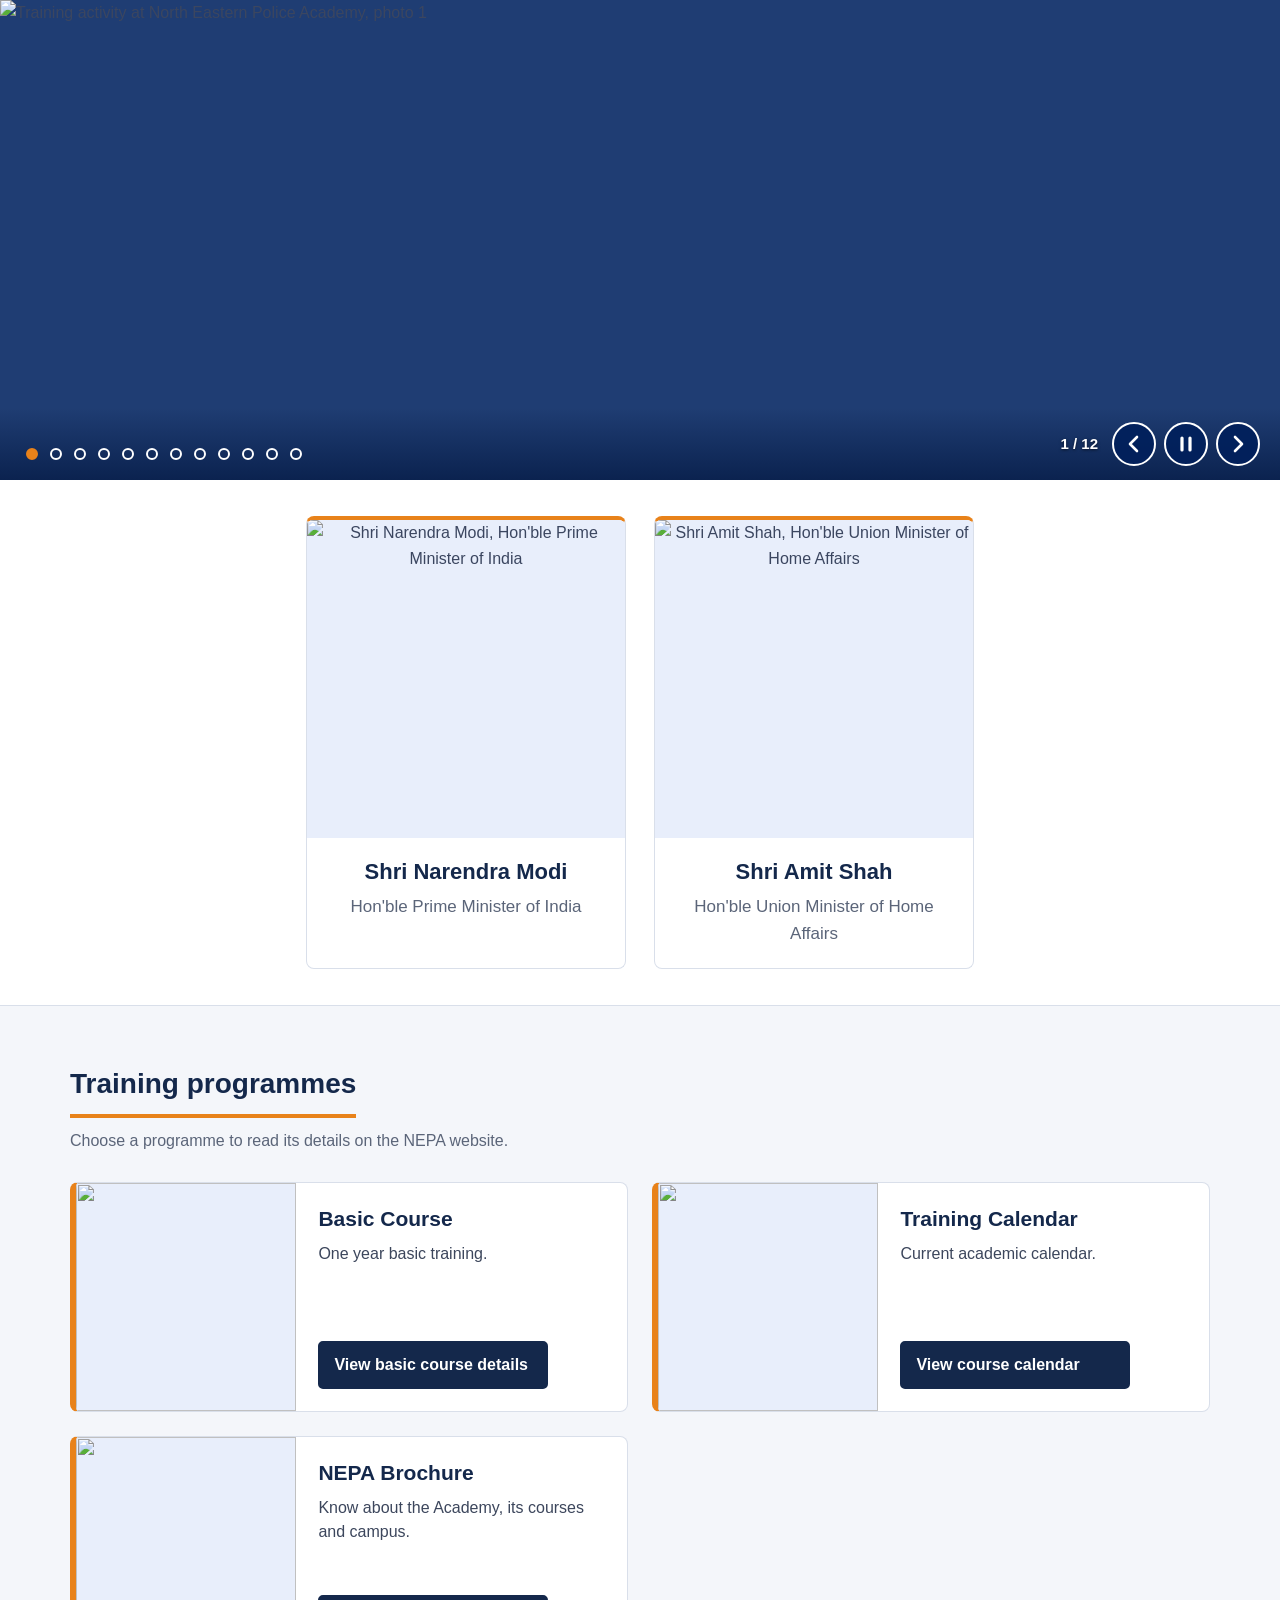
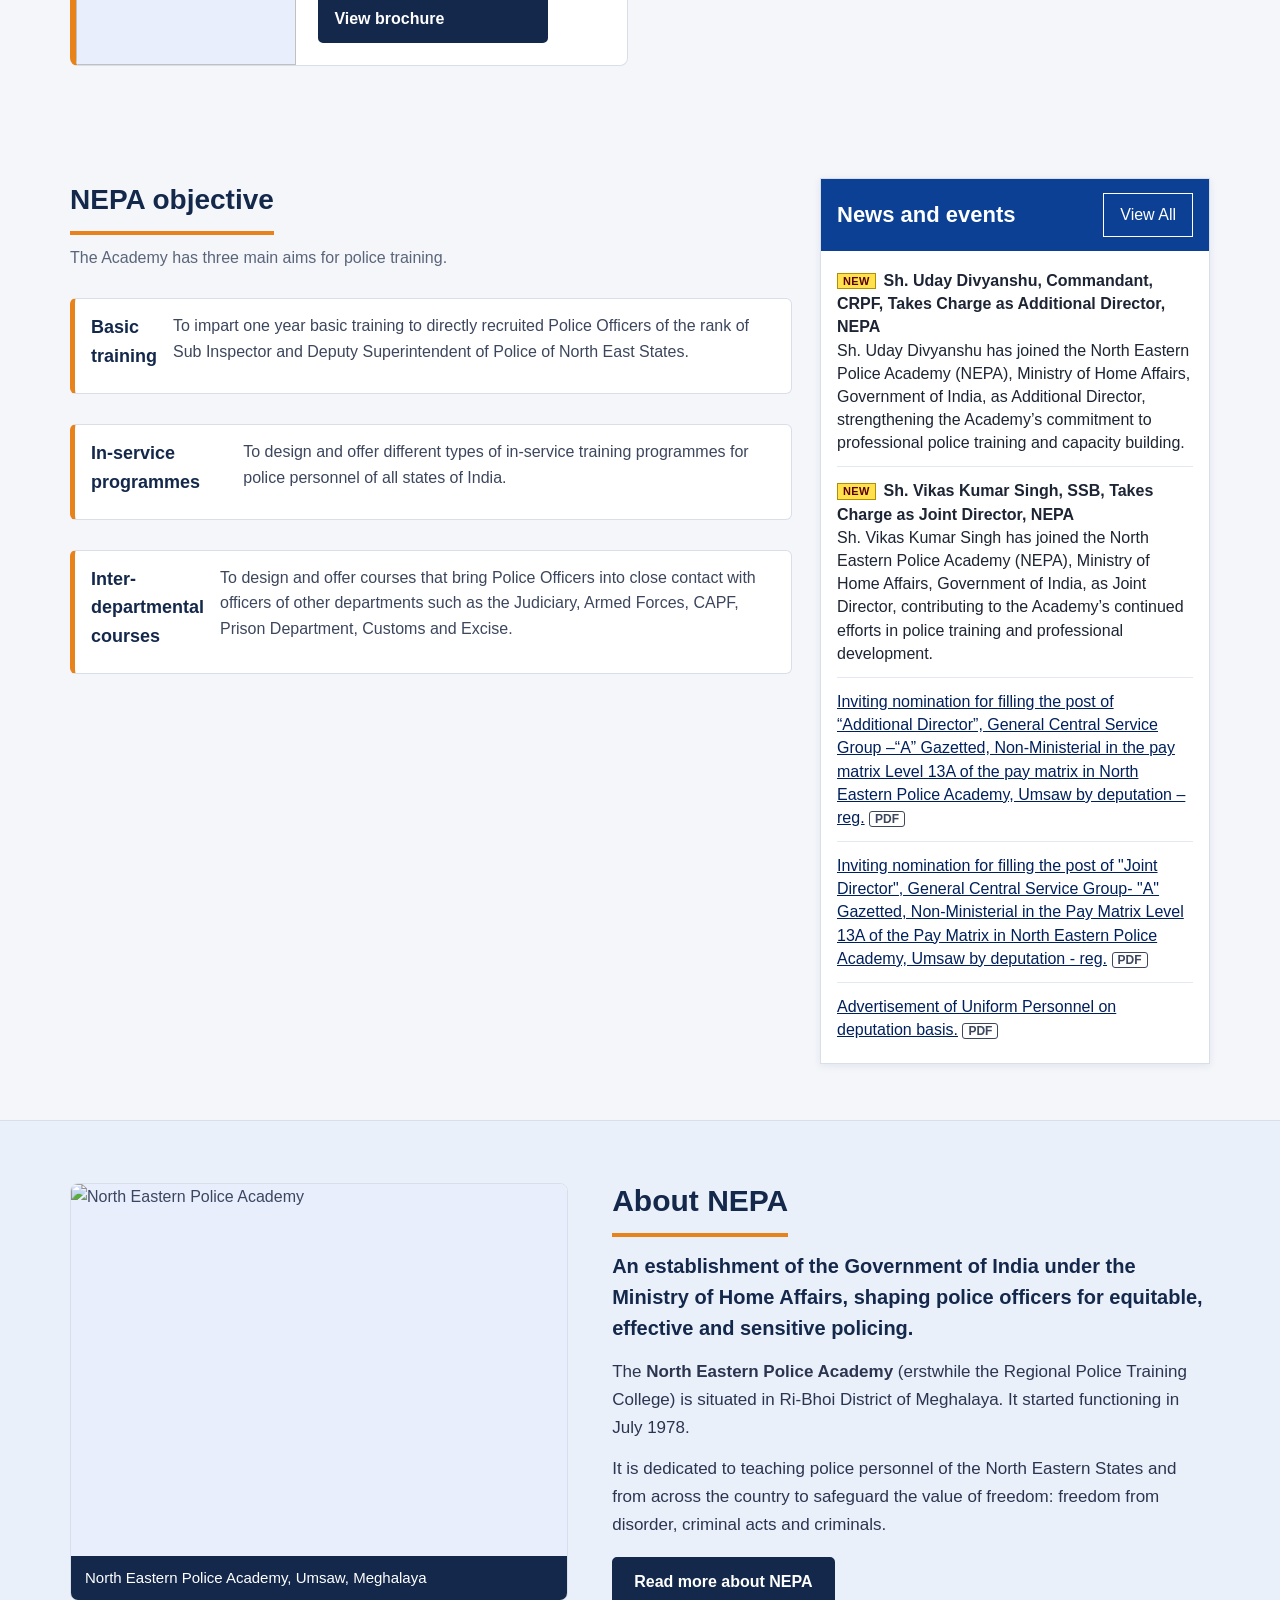
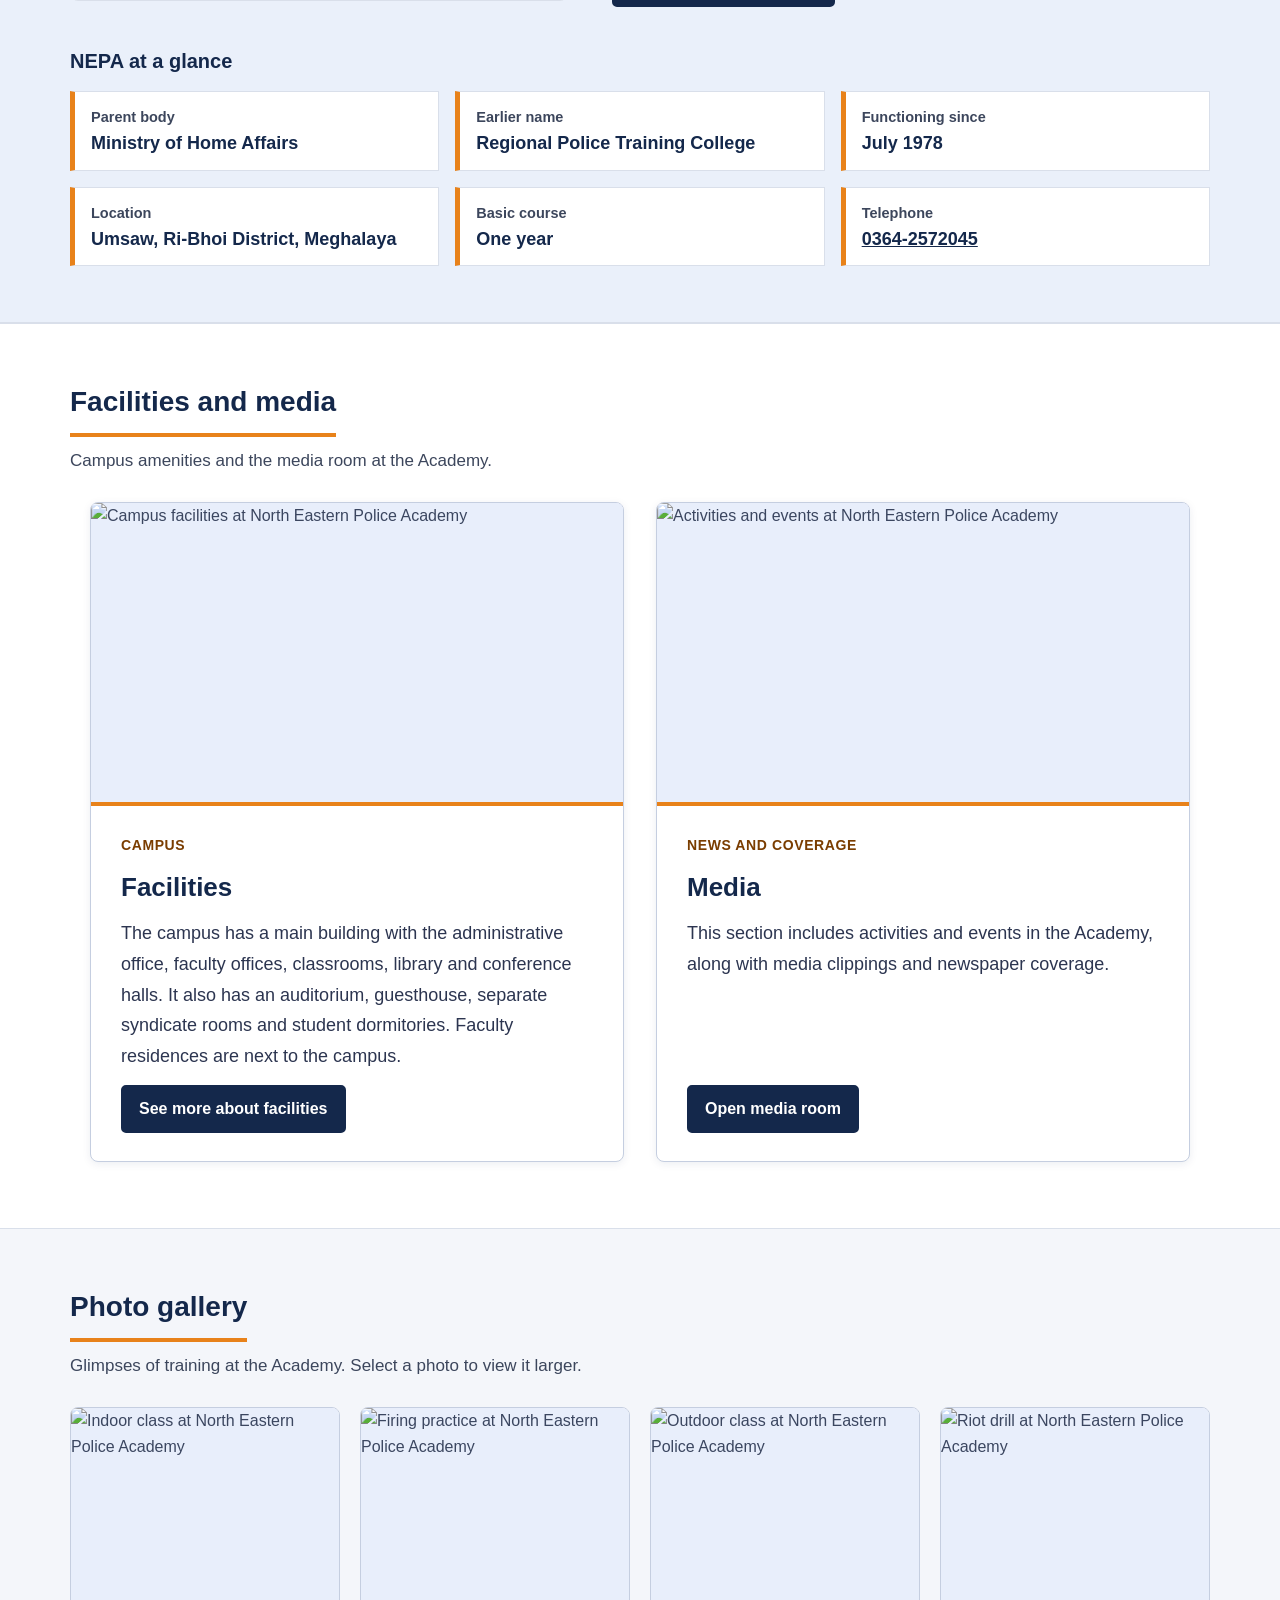
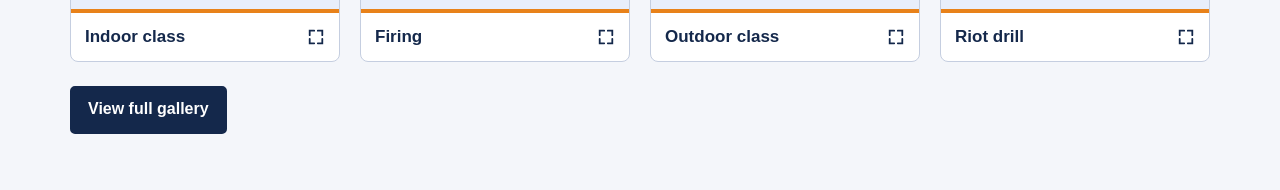
==== commit da50f367: "lasy" ====
--- a/index.html
+++ b/index.html
@@ -98,14 +98,14 @@
             <a class="prog-btn" href="basiccourse.html" aria-describedby="prog-t1"><span>View basic course details</span></a>
           </div>
         </li>
-        <li class="prog">
+        <!-- <li class="prog">
           <div class="prog-img"><img src="images/programs/program-01.jpg" alt="" width="800" height="500" loading="lazy" decoding="async"></div>
           <div class="prog-body">
             <h3 id="prog-t2">Inservice Course</h3>
             <p>Academy designed short term specialized courses.</p>
             <a class="prog-btn" href="inservicecourse.html" aria-describedby="prog-t2"><span>View inservice course details</span></a>
           </div>
-        </li>
+        </li> -->
         <li class="prog">
           <div class="prog-img"><img src="images/programs/program-03.jpg" alt="" width="800" height="500" loading="lazy" decoding="async"></div>
           <div class="prog-body">
@@ -261,4 +261,4 @@
 <script src="js/lang.js"></script>
 <script src="js/include.js"></script>
 </body>
-</html>+</html>
